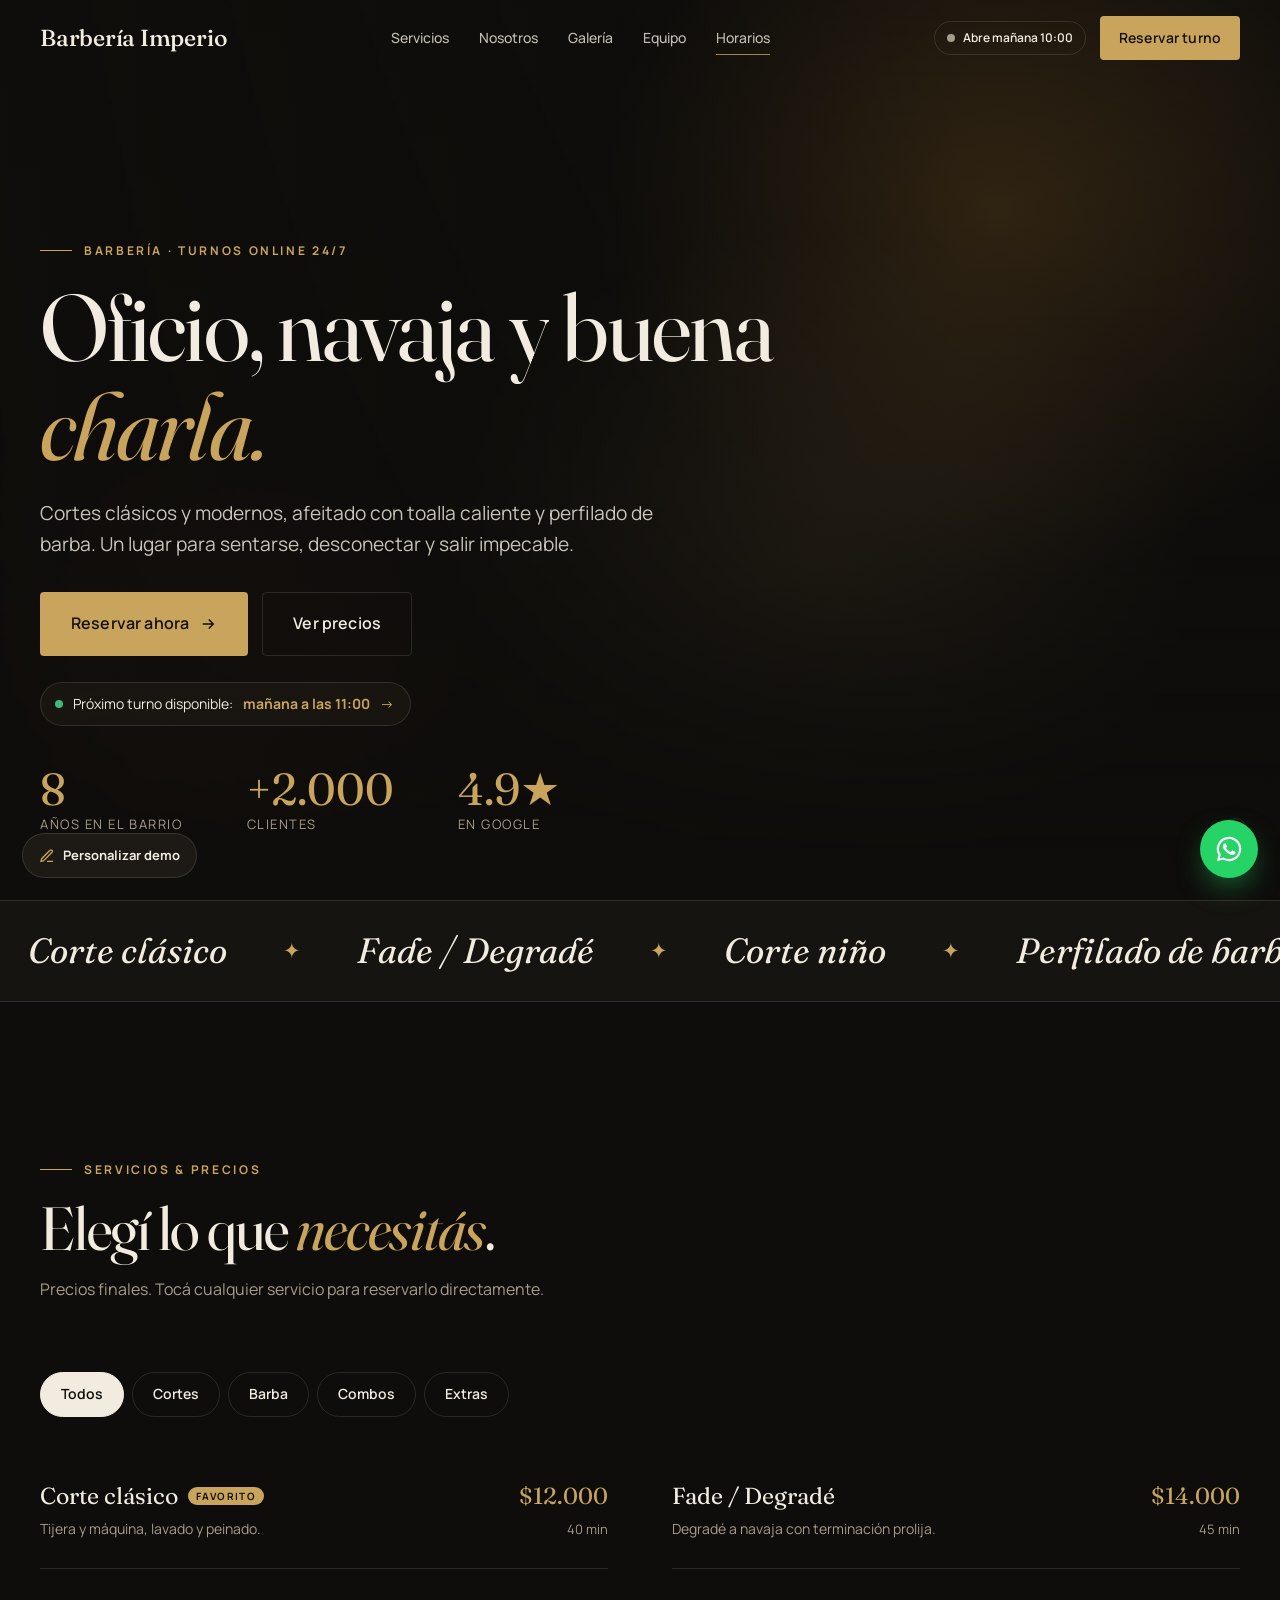
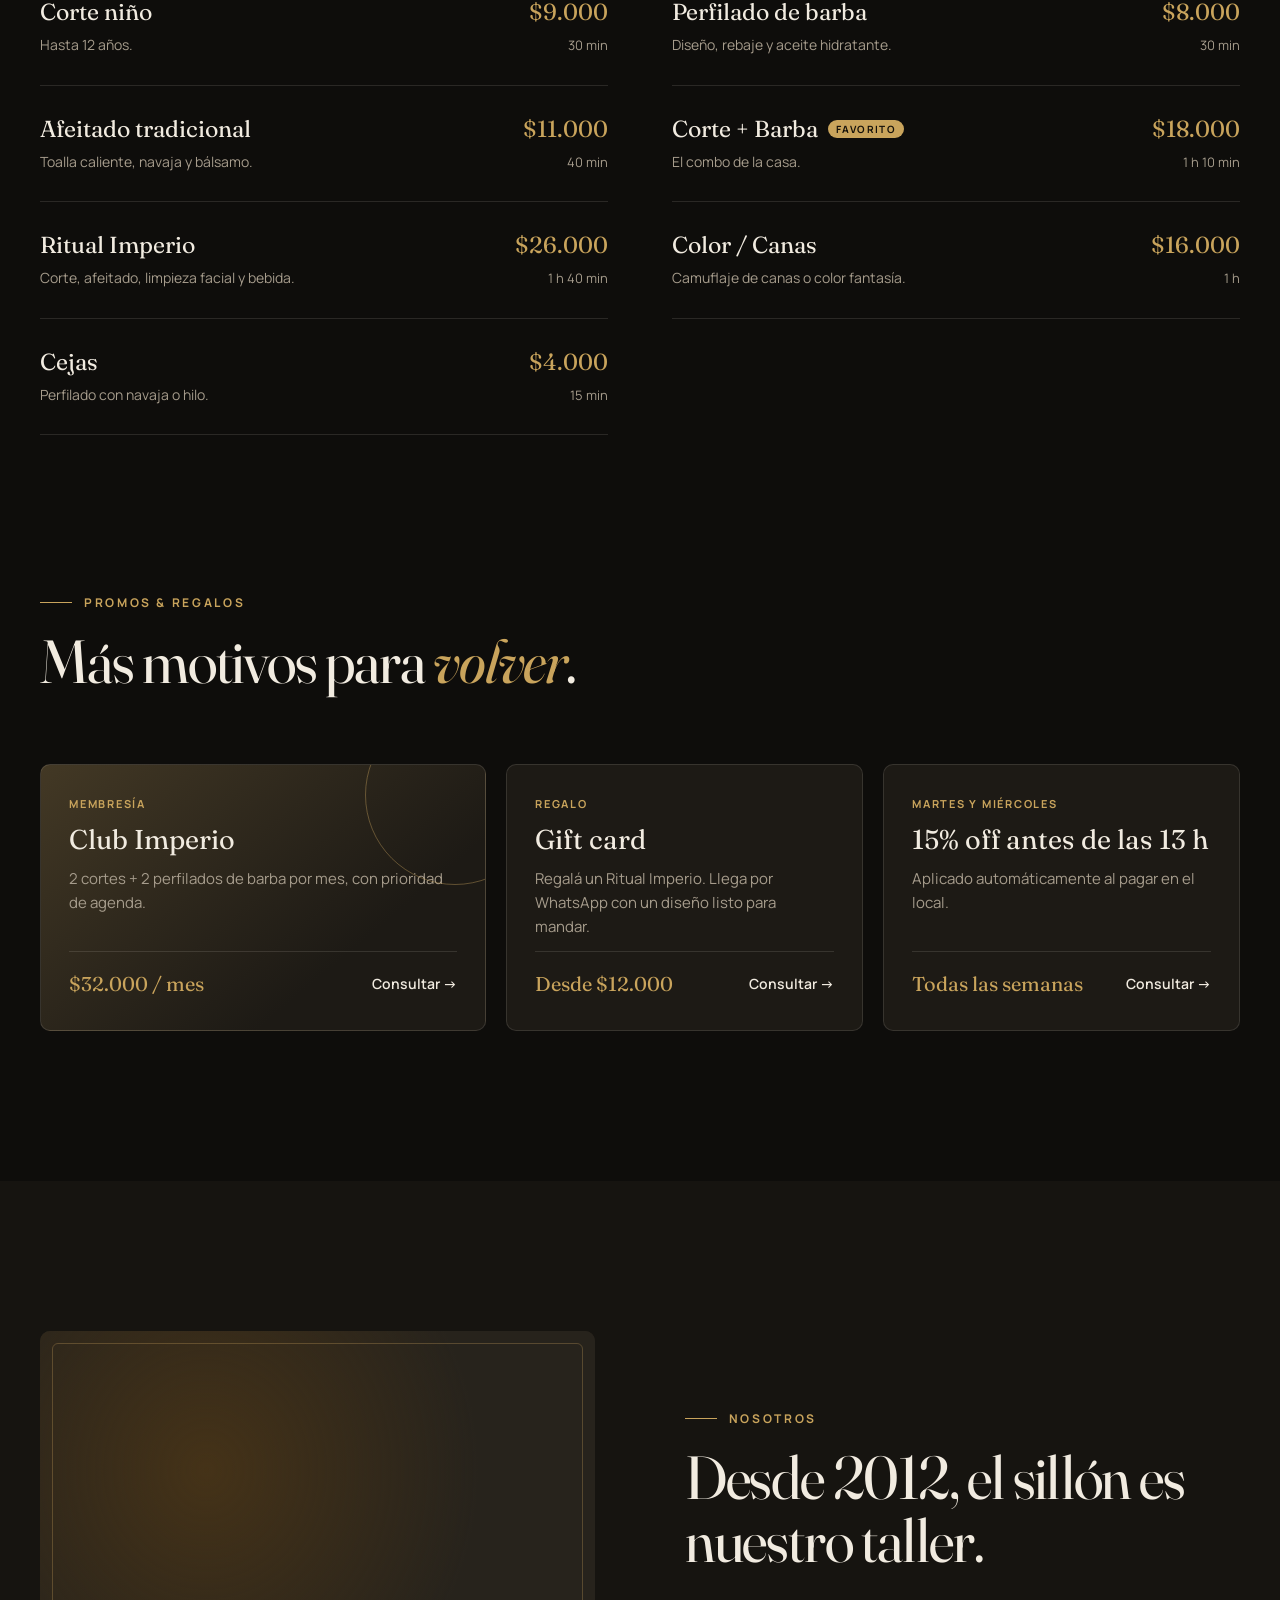
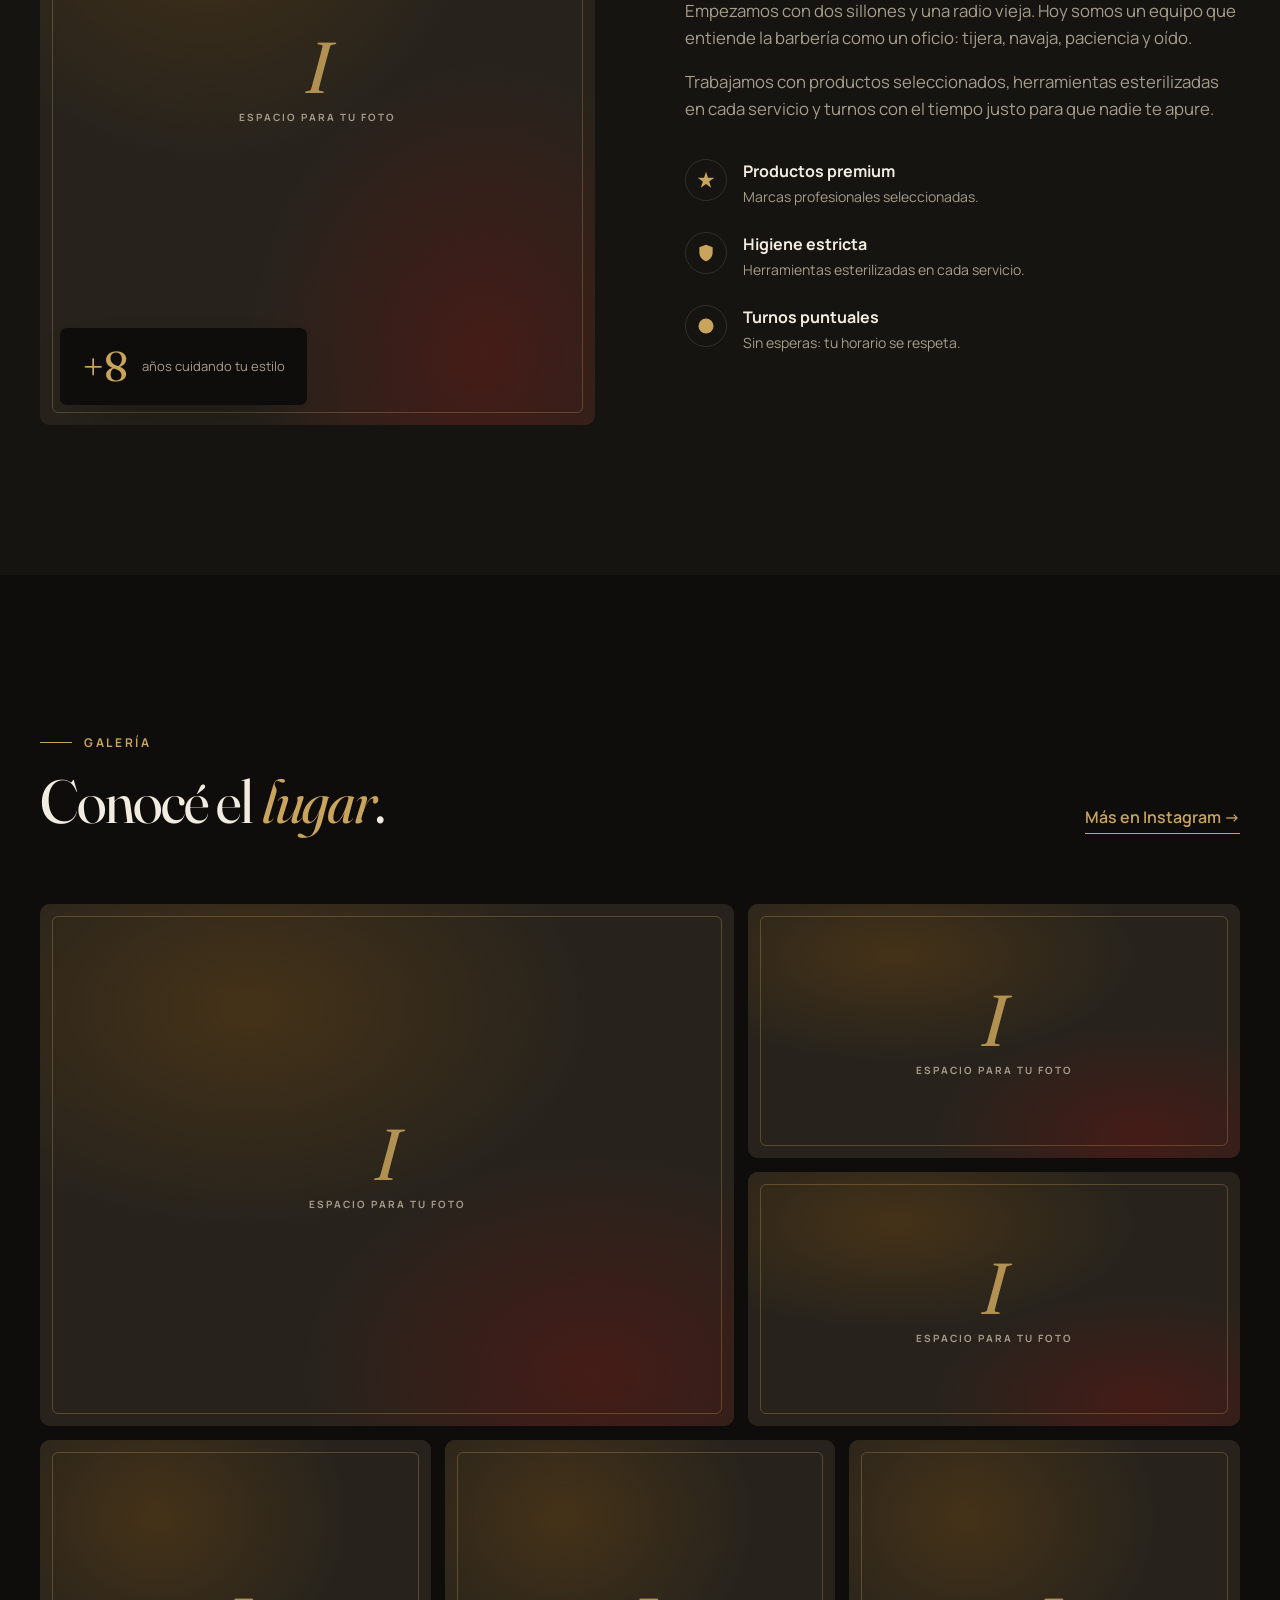
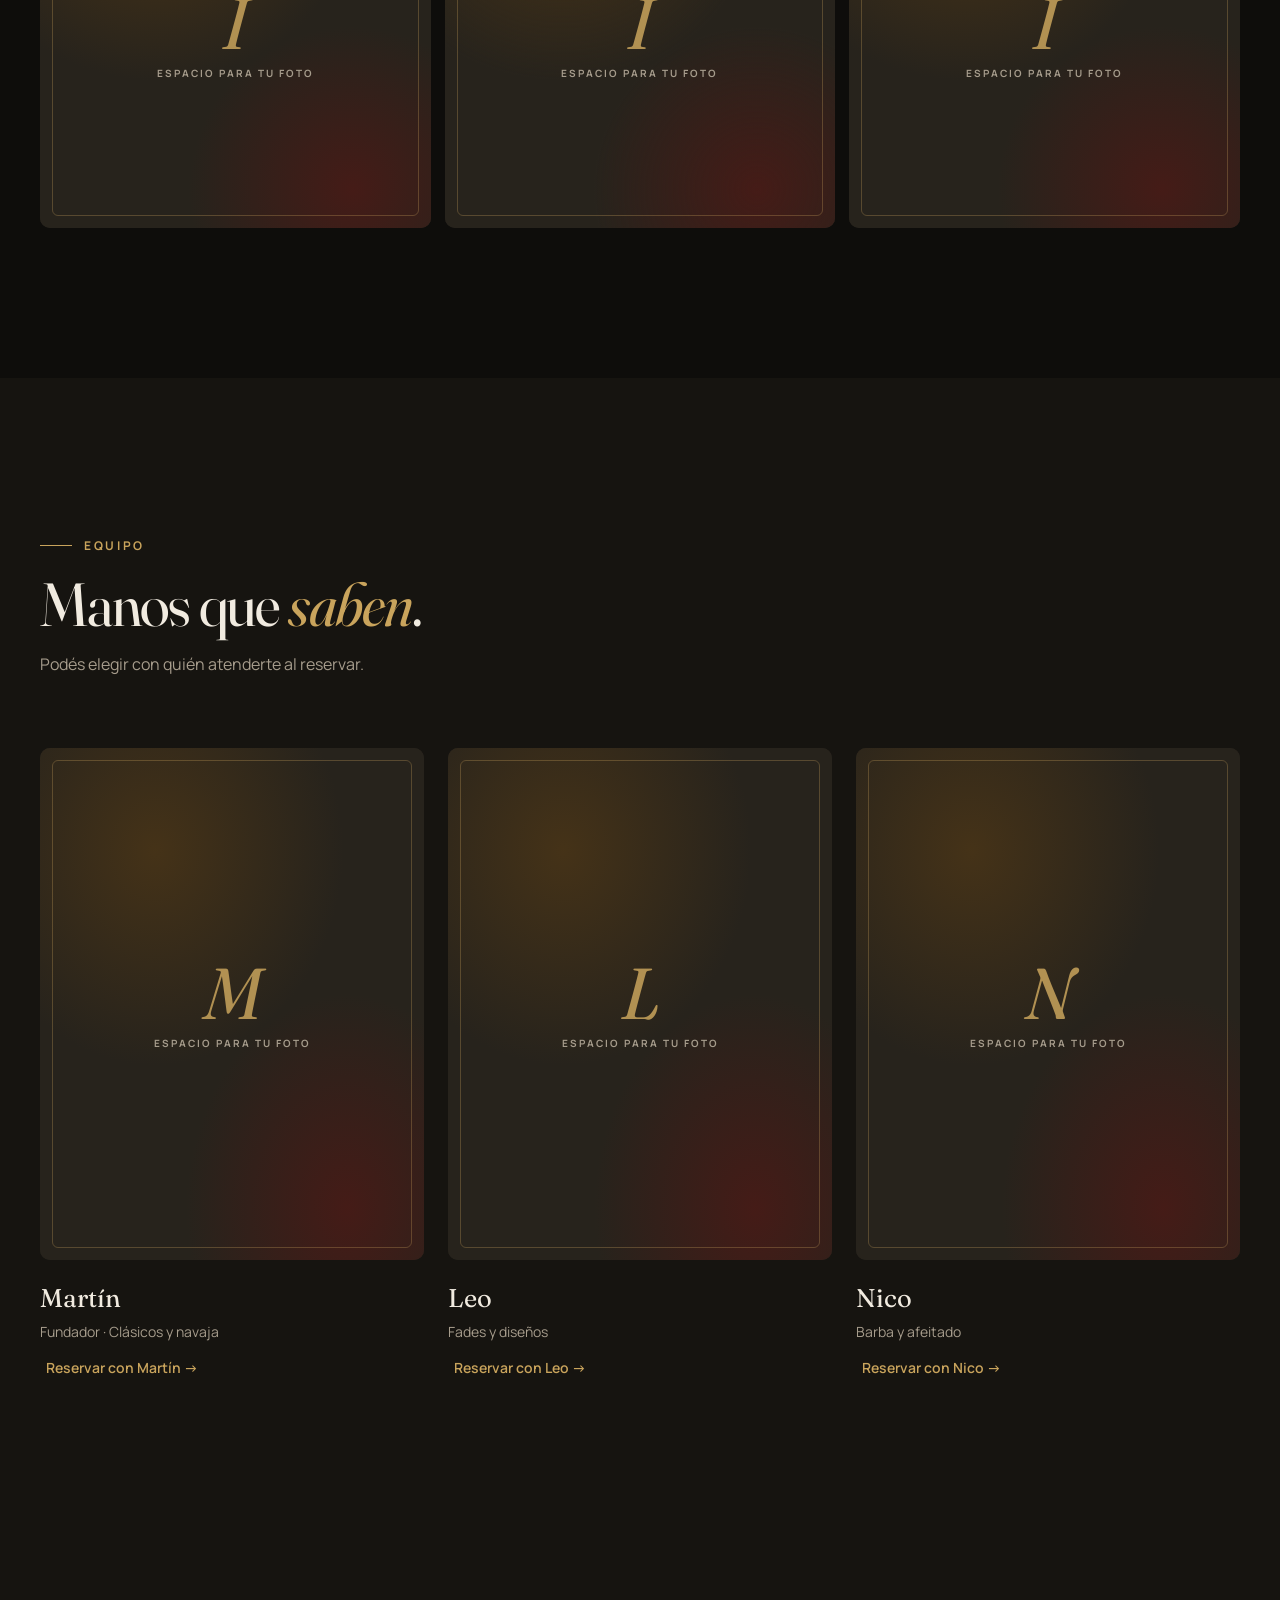
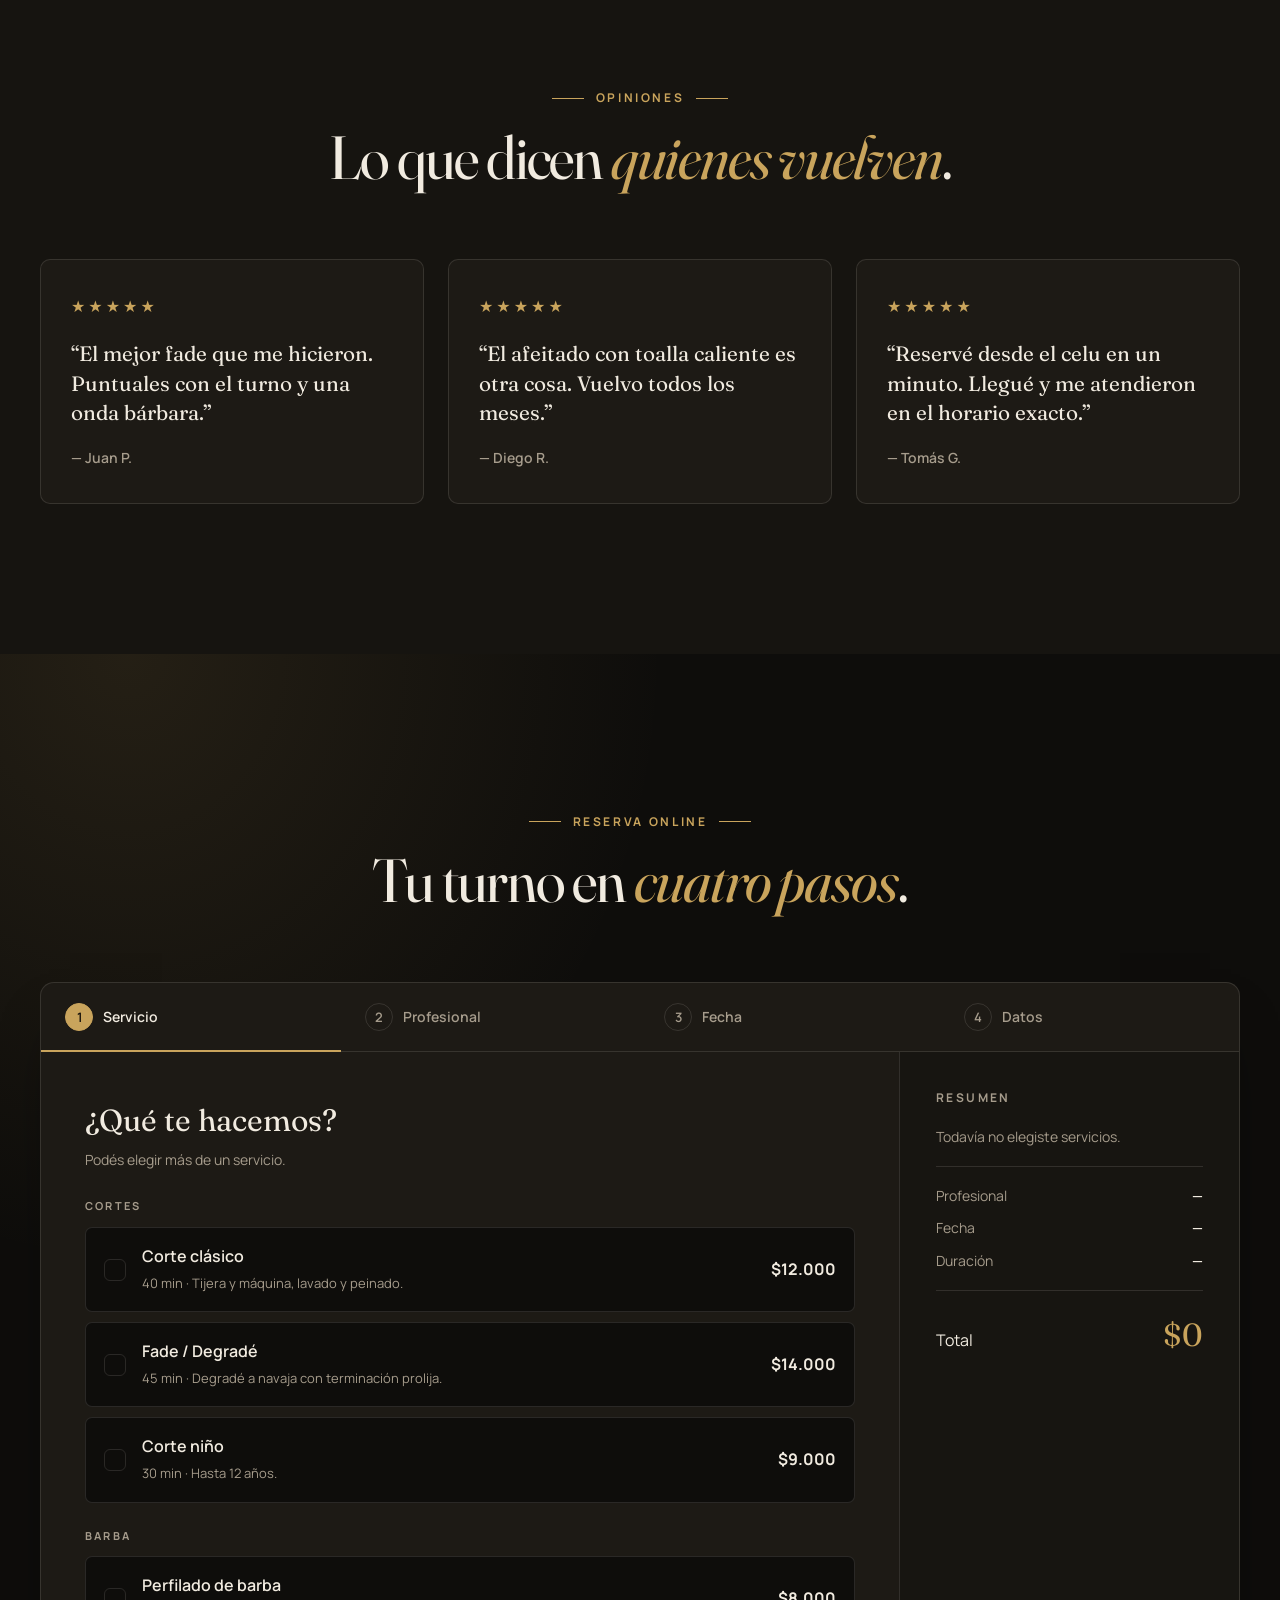
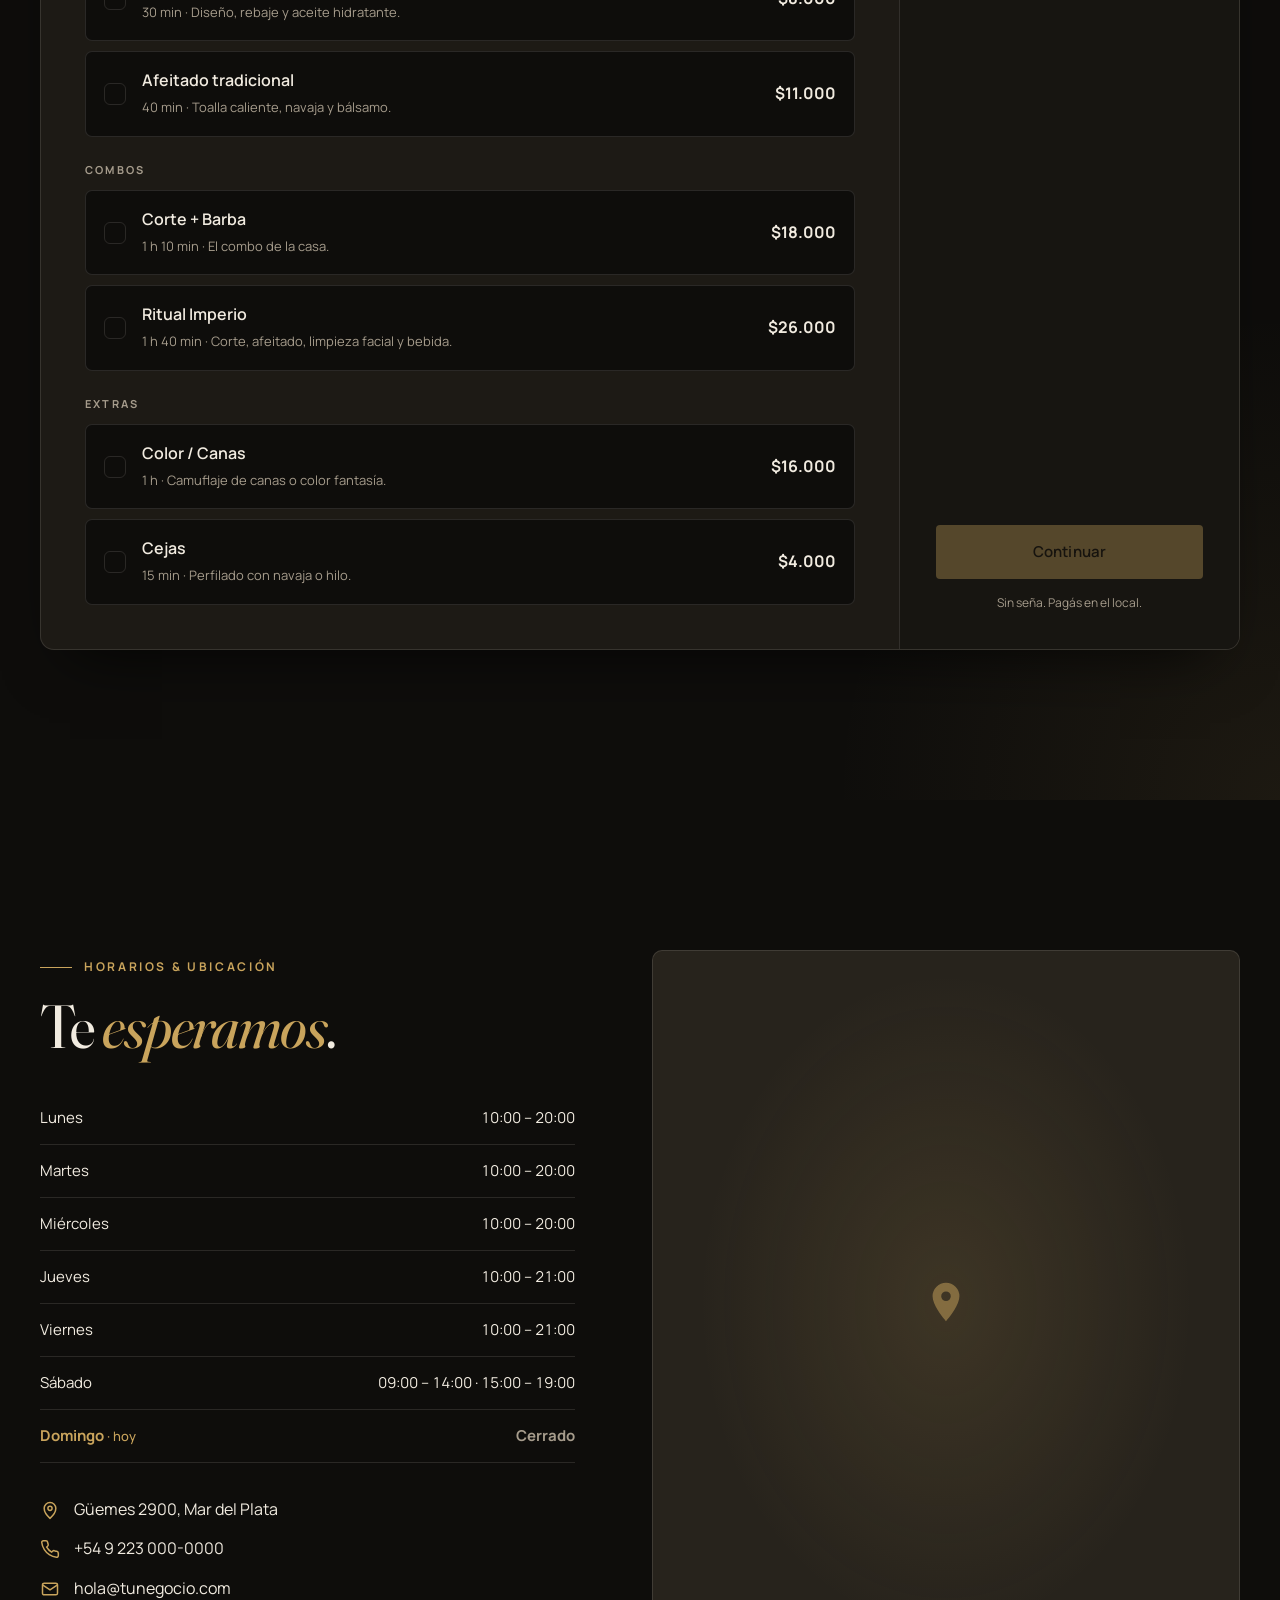
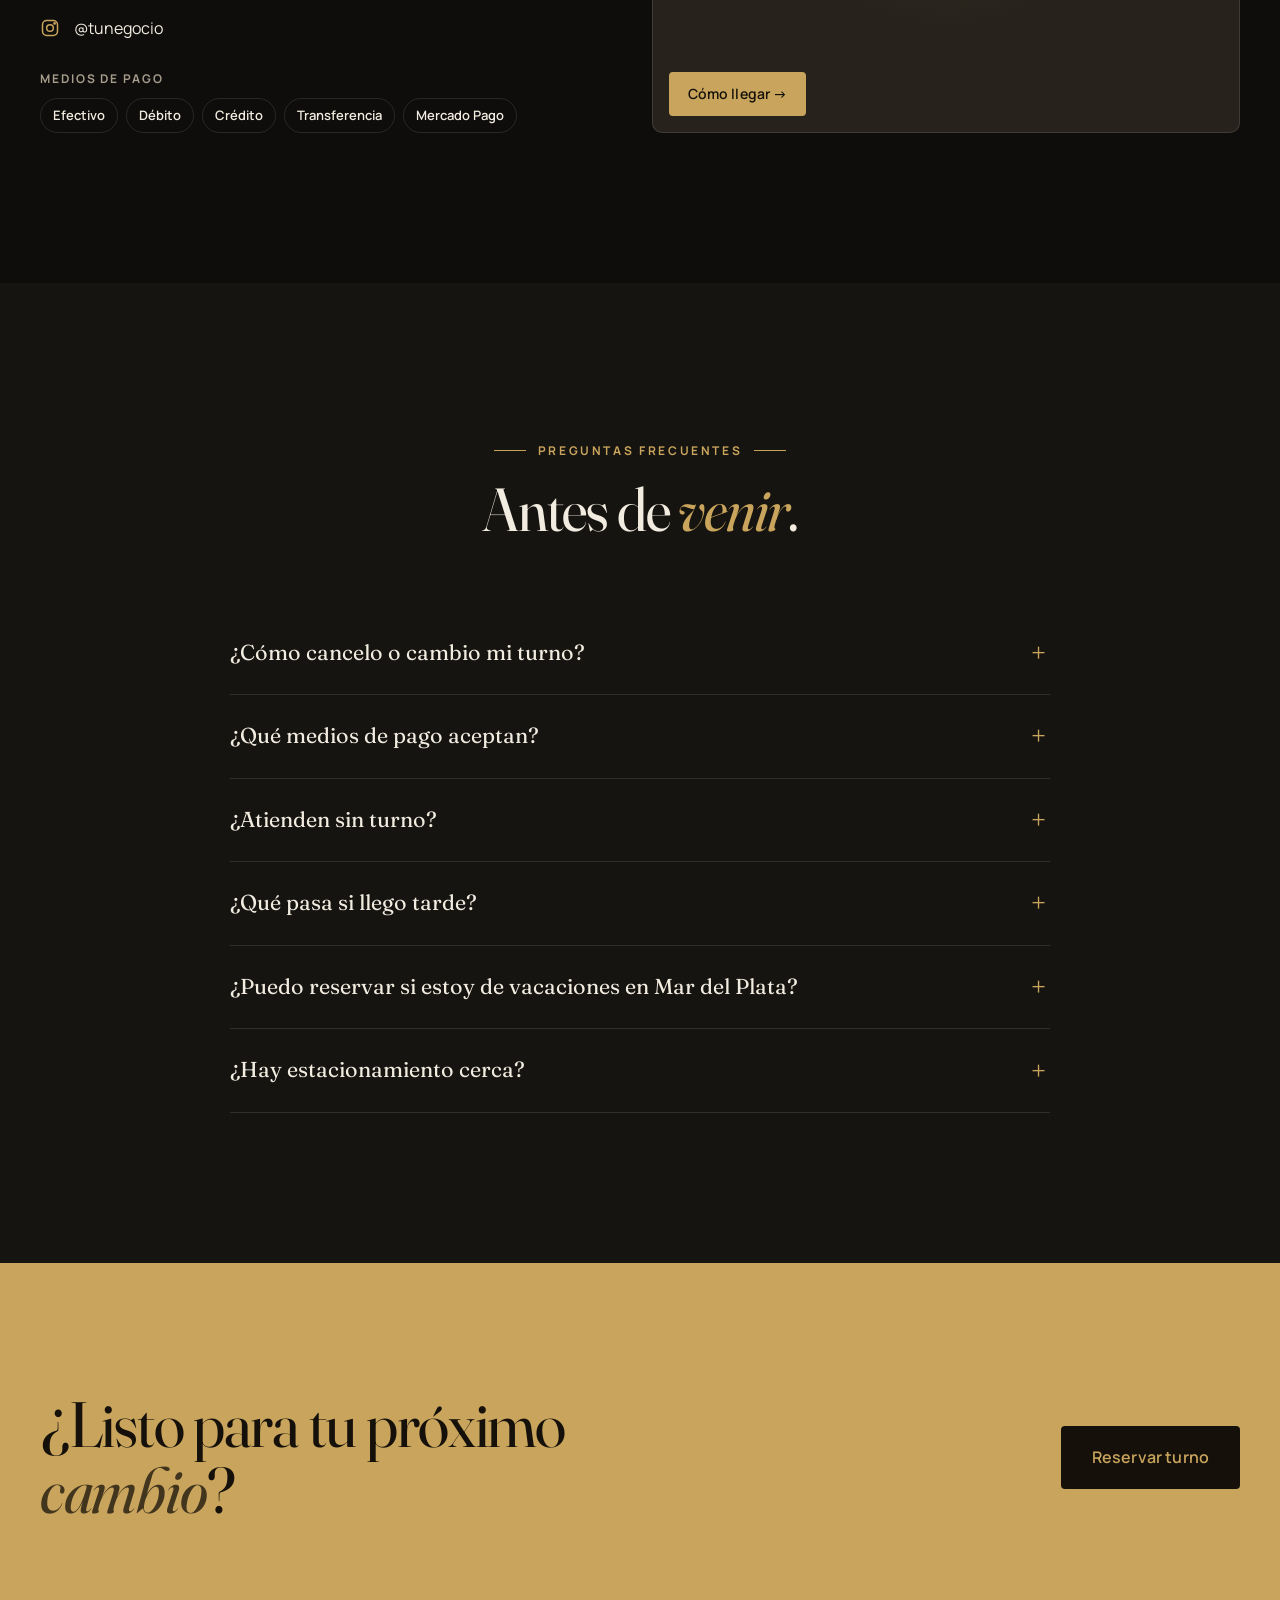
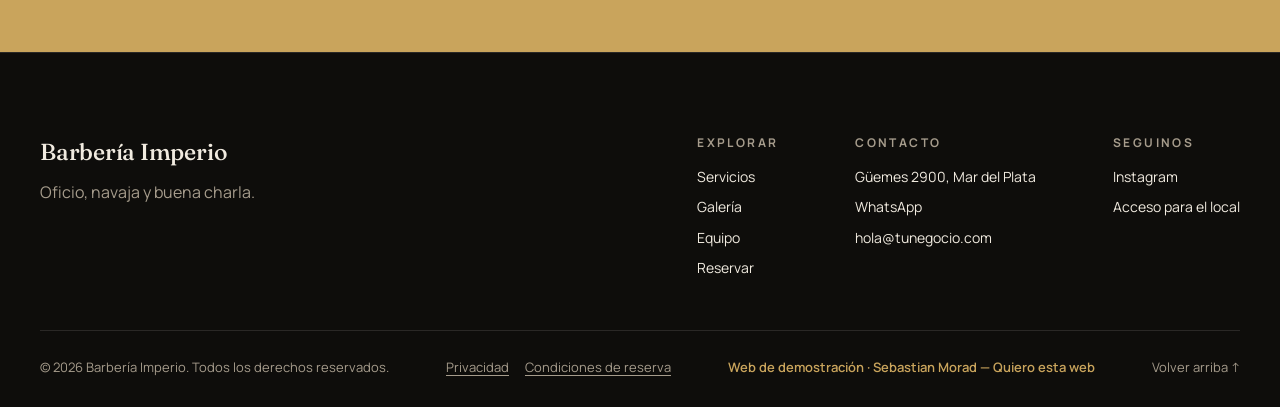
==== barberia/index.html @ ea00f74c "Plan único a US$ 90 por mes Co-Authored-By: Claude Opus 5.5 <noreply@anthropic.com> Claude-Session: " ====
<!doctype html>
<html lang="es">
<head>
  <meta charset="utf-8">
  <meta name="viewport" content="width=device-width, initial-scale=1, viewport-fit=cover">
  <!-- OG:START (generado por tools/rubros.py, no editar a mano) -->
  <title>Así se vería la web de tu barbería</title>
  <meta name="description" content="Demo en vivo: turnos online 24/7, seña, agenda del equipo y recordatorios por WhatsApp. Tocá y probá reservar un corte.">
  <link rel="canonical" href="https://turnos-mdp.netlify.app/barberia/">
  <meta property="og:type" content="website">
  <meta property="og:locale" content="es_AR">
  <meta property="og:site_name" content="Sebastian Morad">
  <meta property="og:title" content="Así se vería la web de tu barbería">
  <meta property="og:description" content="Demo en vivo: turnos online 24/7, seña, agenda del equipo y recordatorios por WhatsApp. Tocá y probá reservar un corte.">
  <meta property="og:url" content="https://turnos-mdp.netlify.app/barberia/">
  <meta property="og:image" content="https://turnos-mdp.netlify.app/assets/og/barberia.jpg?v=4">
  <meta property="og:image:secure_url" content="https://turnos-mdp.netlify.app/assets/og/barberia.jpg?v=4">
  <meta property="og:image:type" content="image/jpeg">
  <meta property="og:image:width" content="1200">
  <meta property="og:image:height" content="630">
  <meta property="og:image:alt" content="Demo de web con turnos online para barberías">
  <meta name="twitter:card" content="summary_large_image">
  <meta name="twitter:title" content="Así se vería la web de tu barbería">
  <meta name="twitter:description" content="Demo en vivo: turnos online 24/7, seña, agenda del equipo y recordatorios por WhatsApp. Tocá y probá reservar un corte.">
  <meta name="twitter:image" content="https://turnos-mdp.netlify.app/assets/og/barberia.jpg?v=4">
  <!-- OG:END -->
  <meta name="theme-color" content="#0f0e0c">
  <link rel="icon" href="data:image/svg+xml,%3Csvg xmlns='http://www.w3.org/2000/svg' viewBox='0 0 64 64'%3E%3Crect width='64' height='64' rx='14' fill='%23c8a35b'/%3E%3Cpath d='M20 44 44 20M20 20l24 24' stroke='%230f0e0c' stroke-width='5' stroke-linecap='round'/%3E%3C/svg%3E">
  <link rel="preconnect" href="https://fonts.googleapis.com">
  <link rel="preconnect" href="https://fonts.gstatic.com" crossorigin>
  <link rel="stylesheet" href="../css/styles.css?v=2026100601">
  <!-- La configuración se carga primero para aplicar el tema antes de pintar -->
  <script>window.__MODO__ = "barberia"; window.__ROOT__ = "../";</script>
  <script src="../js/config.js?v=2026100601"></script>
  <script src="../js/store.js?v=2026100601"></script>
  <script src="../js/theme.js?v=2026100601"></script>
  <script src="../js/main.js?v=2026100601" defer></script>
</head>
<body>
  <a class="skip" href="#reservar">Ir a reservar</a>

  <!-- ============ NAV ============ -->
  <header class="nav" id="nav">
    <div class="nav__inner container">
      <a href="#inicio" class="brand" data-bind="nombre">Tu Negocio</a>
      <nav class="nav__links" aria-label="Principal">
        <a href="#servicios">Servicios</a>
        <a href="#nosotros">Nosotros</a>
        <a href="#galeria">Galería</a>
        <a href="#equipo">Equipo</a>
        <a href="#horarios">Horarios</a>
      </nav>
      <div class="nav__actions">
        <span class="status-pill" id="statusPill" hidden><i></i><span></span></span>
        <a href="#reservar" class="btn btn--primary btn--sm">Reservar turno</a>
        <button class="nav__burger" id="burger" aria-label="Abrir menú" aria-expanded="false"><span></span><span></span></button>
      </div>
    </div>
    <div class="nav__mobile" id="mobileMenu">
      <a href="#servicios">Servicios</a>
      <a href="#nosotros">Nosotros</a>
      <a href="#galeria">Galería</a>
      <a href="#equipo">Equipo</a>
      <a href="#horarios">Horarios</a>
      <a href="#reservar" class="btn btn--primary">Reservar turno</a>
    </div>
  </header>

  <main>
    <!-- ============ HERO ============ -->
    <section class="hero" id="inicio">
      <div class="hero__media"><img id="heroImg" alt="" fetchpriority="high"></div>
      <div class="hero__veil"></div>
      <div class="container hero__content">
        <p class="eyebrow hero__eyebrow"><span class="line"></span><span data-bind="kicker">Turnos online · 24/7</span></p>
        <h1 class="hero__title" id="heroTitle">Reservá tu turno</h1>
        <p class="hero__lead" data-bind="descripcion"></p>
        <div class="hero__cta">
          <a href="#reservar" class="btn btn--primary btn--lg">Reservar ahora <svg viewBox="0 0 24 24" aria-hidden="true"><path d="M5 12h14M13 6l6 6-6 6"/></svg></a>
          <a href="#servicios" class="btn btn--ghost btn--lg">Ver precios</a>
        </div>
        <a href="#reservar" class="next-slot" id="nextSlot" hidden><i></i><span class="next-slot__l">Próximo turno disponible:</span><span class="next-slot__s">Próximo turno:</span> <strong></strong><span aria-hidden="true">→</span></a>
        <ul class="hero__stats" id="heroStats"></ul>
      </div>
      <a href="#marquee" class="hero__scroll" aria-label="Seguir bajando"><span></span></a>
    </section>

    <div class="marquee" id="marquee" aria-hidden="true"><div class="marquee__track" id="marqueeTrack"></div></div>

    <!-- ============ SERVICIOS ============ -->
    <section class="section" id="servicios">
      <div class="container">
        <header class="section__head reveal">
          <p class="eyebrow"><span class="line"></span>Servicios &amp; precios</p>
          <h2 class="section__title">Elegí lo que <em>necesitás</em>.</h2>
          <p class="section__sub">Precios finales. Tocá cualquier servicio para reservarlo directamente.</p>
        </header>
        <div class="tabs reveal" id="serviceTabs" role="tablist"></div>
        <div class="price-list" id="priceList"></div>
      </div>
    </section>

    <!-- ============ PROMOS ============ -->
    <section class="section section--tight" id="promos">
      <div class="container">
        <header class="section__head section__head--row reveal">
          <div>
            <p class="eyebrow"><span class="line"></span>Promos &amp; regalos</p>
            <h2 class="section__title">Más motivos para <em>volver</em>.</h2>
          </div>
        </header>
        <div class="promos" id="promoGrid"></div>
      </div>
    </section>

    <!-- ============ NOSOTROS ============ -->
    <section class="section section--alt" id="nosotros">
      <div class="container about">
        <figure class="about__media reveal"><img id="aboutImg" alt="" loading="lazy"><figcaption class="about__badge"><strong data-bind="anio">+10</strong><span>años cuidando tu estilo</span></figcaption></figure>
        <div class="about__text">
          <p class="eyebrow reveal"><span class="line"></span>Nosotros</p>
          <h2 class="section__title reveal" data-bind="nosotrosTitulo"></h2>
          <div id="aboutParas" class="reveal"></div>
          <ul class="features reveal">
            <li><svg viewBox="0 0 24 24"><path d="M12 2l2.4 7.4H22l-6.2 4.5 2.4 7.4L12 16.8 5.8 21.3l2.4-7.4L2 9.4h7.6z"/></svg><div><strong>Productos premium</strong><span>Marcas profesionales seleccionadas.</span></div></li>
            <li><svg viewBox="0 0 24 24"><path d="M12 2 4 5v6c0 5 3.4 9.6 8 11 4.6-1.4 8-6 8-11V5z"/></svg><div><strong>Higiene estricta</strong><span>Herramientas esterilizadas en cada servicio.</span></div></li>
            <li><svg viewBox="0 0 24 24"><circle cx="12" cy="12" r="9"/><path d="M12 7v5l3 2" fill="none" stroke="currentColor" stroke-width="2"/></svg><div><strong>Turnos puntuales</strong><span>Sin esperas: tu horario se respeta.</span></div></li>
          </ul>
        </div>
      </div>
    </section>

    <!-- ============ GALERÍA ============ -->
    <section class="section" id="galeria">
      <div class="container">
        <header class="section__head section__head--row reveal">
          <div>
            <p class="eyebrow"><span class="line"></span>Galería</p>
            <h2 class="section__title">Conocé el <em>lugar</em>.</h2>
          </div>
          <a class="link-arrow" id="igLink" target="_blank" rel="noopener">Más en Instagram →</a>
        </header>
        <div class="gallery" id="gallery"></div>
      </div>
    </section>

    <!-- ============ EQUIPO ============ -->
    <section class="section section--alt" id="equipo">
      <div class="container">
        <header class="section__head reveal">
          <p class="eyebrow"><span class="line"></span>Equipo</p>
          <h2 class="section__title">Manos que <em>saben</em>.</h2>
          <p class="section__sub">Podés elegir con quién atenderte al reservar.</p>
        </header>
        <div class="team" id="team"></div>
      </div>
    </section>

    <!-- ============ TESTIMONIOS ============ -->
    <section class="section section--alt" id="opiniones">
      <div class="container">
        <header class="section__head section__head--center reveal">
          <p class="eyebrow"><span class="line"></span>Opiniones<span class="line"></span></p>
          <h2 class="section__title">Lo que dicen <em>quienes vuelven</em>.</h2>
        </header>
        <div class="quotes" id="quotes"></div>
      </div>
    </section>

    <!-- ============ RESERVA ============ -->
    <section class="section booking-section" id="reservar">
      <div class="container">
        <header class="section__head section__head--center reveal">
          <p class="eyebrow"><span class="line"></span>Reserva online<span class="line"></span></p>
          <h2 class="section__title">Tu turno en <em>cuatro pasos</em>.</h2>
        </header>

        <div class="booking reveal" id="booking">
          <ol class="steps" id="steps">
            <li class="is-active"><span>1</span><b>Servicio</b></li>
            <li><span>2</span><b>Profesional</b></li>
            <li><span>3</span><b>Fecha</b></li>
            <li><span>4</span><b>Datos</b></li>
          </ol>

          <div class="booking__body">
            <div class="booking__main">
              <!-- Paso 1 -->
              <div class="pane is-active" data-pane="1">
                <h3 class="pane__title">¿Qué te hacemos?</h3>
                <p class="pane__hint">Podés elegir más de un servicio.</p>
                <div class="svc-pick" id="svcPick"></div>
              </div>
              <!-- Paso 2 -->
              <div class="pane" data-pane="2">
                <h3 class="pane__title">¿Con quién?</h3>
                <p class="pane__hint">Mostramos quienes realizan todos los servicios elegidos.</p>
                <div class="pro-pick" id="proPick"></div>
              </div>
              <!-- Paso 3 -->
              <div class="pane" data-pane="3">
                <h3 class="pane__title">Elegí día y horario</h3>
                <div class="datetime">
                  <div class="calendar" id="calendar"></div>
                  <div class="slots">
                    <p class="slots__label" id="slotsLabel">Elegí un día</p>
                    <div class="slots__grid" id="slots"></div>
                  </div>
                </div>
              </div>
              <!-- Paso 4 -->
              <div class="pane" data-pane="4">
                <h3 class="pane__title">Tus datos</h3>
                <form class="form" id="bookingForm" novalidate>
                  <label class="field"><span>Nombre y apellido *</span><input name="nombre" autocomplete="name" required minlength="3" placeholder="Ej: Juan Pérez"></label>
                  <label class="field"><span>WhatsApp / Teléfono *</span><input name="telefono" type="tel" autocomplete="tel" required placeholder="Ej: 11 2345 6789"></label>
                  <label class="field"><span>Email (opcional)</span><input name="email" type="email" autocomplete="email" placeholder="tu@email.com"></label>
                  <label class="field field--full"><span>¿Algo que debamos saber? (opcional)</span><textarea name="nota" rows="3" placeholder="Referencias, alergias, foto de inspiración por WhatsApp…"></textarea></label>
                  <label class="check field--full"><input type="checkbox" name="recordatorio" checked><span>Quiero recibir recordatorio por WhatsApp</span></label>
                  <p class="terms field--full">Al confirmar aceptás las <a href="#" data-legal="condiciones">condiciones de reserva</a> y la <a href="#" data-legal="privacidad">política de privacidad</a>.</p>
                </form>
              </div>
              <!-- Éxito -->
              <div class="pane pane--success" data-pane="5">
                <div class="success">
                  <div class="success__icon"><svg viewBox="0 0 52 52"><circle cx="26" cy="26" r="24"/><path d="M15 27l7 7 15-16"/></svg></div>
                  <h3 class="pane__title">¡Turno reservado!</h3>
                  <p class="pane__hint" id="successText"></p>
                  <div class="success__code">Código: <strong id="successCode"></strong></div>
                  <div class="sena-box" id="successSena" hidden>
                    <p class="sena-box__title">Para confirmar, aboná la seña de <strong id="senaMonto"></strong></p>
                    <div class="sena-box__alias"><span>Alias</span><strong id="senaAlias"></strong><button type="button" id="senaCopy">Copiar</button></div>
                    <p class="sena-box__note">Titular: <span id="senaTitular"></span>. Mandá el comprobante por WhatsApp. El resto se abona en el local.</p>
                    <a class="btn btn--primary" id="senaPagar" target="_blank" rel="noopener" hidden>Pagar con Mercado Pago</a>
                  </div>
                  <div class="success__actions">
                    <a class="btn btn--primary" id="waConfirm" target="_blank" rel="noopener">Confirmar por WhatsApp</a>
                    <a class="btn btn--ghost" id="gcalLink" target="_blank" rel="noopener">Agregar a Google Calendar</a>
                    <button class="btn btn--ghost" id="icsBtn" type="button">Descargar .ics</button>
                  </div>
                  <button class="link-arrow" id="newBooking" type="button">Reservar otro turno</button>
                </div>
              </div>
            </div>

            <aside class="summary" id="summary">
              <h4>Resumen</h4>
              <ul class="summary__list" id="summaryList"><li class="muted">Todavía no elegiste servicios.</li></ul>
              <dl class="summary__meta">
                <div><dt>Profesional</dt><dd id="sumPro">—</dd></div>
                <div><dt>Fecha</dt><dd id="sumDate">—</dd></div>
                <div><dt>Duración</dt><dd id="sumDur">—</dd></div>
              </dl>
              <div class="summary__total"><span>Total</span><strong id="sumTotal">$0</strong></div>
              <div class="summary__sena" id="sumSena" hidden><span>Seña para reservar</span><strong></strong></div>
              <div class="summary__nav">
                <button class="btn btn--ghost" id="prevBtn" type="button" hidden>Atrás</button>
                <button class="btn btn--primary" id="nextBtn" type="button" disabled>Continuar</button>
              </div>
              <p class="summary__note" id="sumNote">Pagás el resto en el local.</p>
            </aside>
          </div>
        </div>

        <details class="my-bookings reveal" id="myBookings" hidden>
          <summary>Mis turnos en este dispositivo</summary>
          <ul id="myBookingsList"></ul>
        </details>
      </div>
    </section>

    <!-- ============ HORARIOS + UBICACIÓN ============ -->
    <section class="section" id="horarios">
      <div class="container visit">
        <div class="visit__info reveal">
          <p class="eyebrow"><span class="line"></span>Horarios &amp; ubicación</p>
          <h2 class="section__title">Te <em>esperamos</em>.</h2>
          <table class="hours" id="hoursTable"></table>
          <ul class="contact" id="contactList"></ul>
          <div class="pay"><span>Medios de pago</span><ul class="pay-list"></ul></div>
        </div>
        <div class="visit__map reveal"><iframe id="mapFrame" title="Mapa de ubicación" loading="lazy" referrerpolicy="no-referrer-when-downgrade"></iframe><a class="btn btn--primary btn--sm map-go" id="mapGo" target="_blank" rel="noopener">Cómo llegar →</a></div>
      </div>
    </section>

    <!-- ============ FAQ ============ -->
    <section class="section section--alt" id="faq">
      <div class="container container--narrow">
        <header class="section__head section__head--center reveal">
          <p class="eyebrow"><span class="line"></span>Preguntas frecuentes<span class="line"></span></p>
          <h2 class="section__title">Antes de <em>venir</em>.</h2>
        </header>
        <div class="faq reveal" id="faqList"></div>
      </div>
    </section>

    <!-- ============ CTA FINAL ============ -->
    <section class="cta-band">
      <div class="container cta-band__inner reveal">
        <h2>¿Listo para tu próximo <em>cambio</em>?</h2>
        <a href="#reservar" class="btn btn--primary btn--lg">Reservar turno</a>
      </div>
    </section>
  </main>

  <footer class="footer">
    <div class="container footer__inner">
      <div>
        <a href="#inicio" class="brand" data-bind="nombre"></a>
        <p class="footer__tag" data-bind="eslogan"></p>
      </div>
      <div class="footer__cols" id="footerCols"></div>
    </div>
    <div class="container footer__bottom"><span>© <span id="year"></span> <span data-bind="nombre"></span>. Todos los derechos reservados.</span><span class="footer__legal"><a href="#" data-legal="privacidad">Privacidad</a><a href="#" data-legal="condiciones">Condiciones de reserva</a></span><a class="seller" id="sellerCredit" target="_blank" rel="noopener" hidden></a><a href="#inicio">Volver arriba ↑</a></div>
  </footer>

  <!-- Barra fija móvil -->
  <div class="mobile-cta"><a href="#reservar" class="btn btn--primary">Reservar turno</a></div>
  <!-- WhatsApp flotante -->
  <a class="wa-float" id="waFloat" target="_blank" rel="noopener" aria-label="Escribinos por WhatsApp"><svg viewBox="0 0 32 32"><path d="M16 3a13 13 0 0 0-11.2 19.6L3 29l6.6-1.7A13 13 0 1 0 16 3zm0 23.7a10.7 10.7 0 0 1-5.5-1.5l-.4-.2-3.9 1 1-3.8-.2-.4A10.7 10.7 0 1 1 16 26.7zm5.9-8c-.3-.2-1.9-1-2.2-1s-.5-.2-.7.2-.8 1-1 1.2-.4.2-.7 0a8.8 8.8 0 0 1-4.4-3.8c-.3-.6.3-.5.9-1.7a.6.6 0 0 0 0-.6l-1-2.4c-.3-.6-.5-.5-.7-.5h-.6a1.2 1.2 0 0 0-.9.4 3.7 3.7 0 0 0-1.1 2.7 6.4 6.4 0 0 0 1.3 3.4 14.7 14.7 0 0 0 5.7 5c2.1.9 2.9 1 4 .8a3.4 3.4 0 0 0 2.2-1.6 2.8 2.8 0 0 0 .2-1.6c-.1-.1-.3-.2-.6-.4z"/></svg></a>

  <!-- Selector de demo -->
  <div class="demo" id="demoPanel" hidden>
    <button class="demo__toggle" id="demoToggle" type="button" aria-expanded="false" aria-controls="demoForm">
      <svg viewBox="0 0 24 24" aria-hidden="true"><path d="M12 20h9M16.5 3.5a2.1 2.1 0 0 1 3 3L7 19l-4 1 1-4z"/></svg>
      <span>Personalizar demo</span>
    </button>
    <form class="demo__form" id="demoForm" autocomplete="off">
      <div class="demo__head"><strong>Maqueta para un local</strong><button type="button" class="demo__x" id="demoClose" aria-label="Cerrar">×</button></div>
      <div class="demo__modes" role="group" aria-label="Estilo">
        <button type="button" data-mode="barberia">Barbería</button>
        <button type="button" data-mode="salon">Salón</button>
        <button type="button" data-mode="spa">Spa / Estética</button>
        <button type="button" data-mode="unas">Nail bar</button>
      </div>
      <label class="demo__field"><span>Nombre del local</span><input name="nombre" maxlength="60" placeholder="Ej: Barbería Don Carlos"></label>
      <label class="demo__field"><span>Frase principal</span><input name="eslogan" maxlength="80" placeholder="Ej: Cortes con estilo propio."></label>
      <div class="demo__row">
        <label class="demo__field demo__field--color"><span>Color</span><input name="color" type="color"></label>
        <label class="demo__field"><span>WhatsApp del local</span><input name="wa" inputmode="numeric" placeholder="5491122334455"></label>
      </div>
      <label class="demo__field"><span>Dirección</span><input name="dir" maxlength="120" placeholder="Calle 123, Ciudad"></label>
      <label class="demo__field"><span>Instagram</span><input name="ig" placeholder="@usuario"></label>
      <div class="demo__row demo__row--2">
        <label class="demo__field"><span>Ajustar precios %</span><input name="ajuste" type="number" step="5" min="-80" max="400" placeholder="Ej: 20 o -10"></label>
        <label class="demo__check"><input type="checkbox" name="sena"><span>Pedir seña</span></label>
      </div>
      <div class="demo__actions">
        <button type="submit" class="btn btn--primary btn--sm">Aplicar</button>
        <button type="button" class="btn btn--ghost btn--sm" id="demoReset">Restablecer</button>
      </div>
      <button type="button" class="btn btn--ghost btn--sm demo__copy" id="demoCopy">Copiar link para el cliente</button>
      <p class="demo__note">El link que copiás abre la web ya personalizada y sin este panel.</p>
      <div class="demo__links"><a id="demoAdmin">Ver panel del dueño →</a><a id="demoVender" target="_blank" rel="noopener">Mi página de ventas →</a></div>
    </form>
  </div>

  <!-- Lightbox -->
  <div class="lightbox" id="lightbox" hidden>
    <button class="lightbox__close" aria-label="Cerrar">×</button>
    <button class="lightbox__nav lightbox__nav--prev" aria-label="Anterior">‹</button>
    <img alt="">
    <button class="lightbox__nav lightbox__nav--next" aria-label="Siguiente">›</button>
  </div>

  <dialog class="legal" id="legal" aria-labelledby="legalTitle">
    <div class="legal__card">
      <header><h2 id="legalTitle"></h2><button type="button" data-close-legal aria-label="Cerrar">×</button></header>
      <div class="legal__body" id="legalBody"></div>
      <button type="button" class="btn btn--primary btn--sm" data-close-legal>Entendido</button>
    </div>
  </dialog>

  <div class="toast" id="toast" role="status" aria-live="polite"></div>

  <noscript><p style="padding:2rem;text-align:center">Activá JavaScript para reservar online, o escribinos por WhatsApp.</p></noscript>
</body>
</html>
---- css/styles.css ----
/* =====================================================================
   ESTILOS — 4 temas: barberia, salon, spa, unas ([data-theme] en <html>)
   Cada tema define su paleta, tipografía y forma. Los colores están
   verificados para cumplir contraste de lectura (WCAG AA).
   ===================================================================== */

/* Barbería — carbón cálido + latón: tradición, oficio, masculino premium */
:root,
[data-theme="barberia"] {
  --bg: #0e0d0b;
  --bg-alt: #161410;
  --surface: #1d1a15;
  --surface-2: #27231c;
  --text: #f1ebe0;
  --muted: #a69c8c;
  --line: rgba(241, 235, 224, .12);
  --accent: #c9a45c;
  --accent-2: #e4c991;
  --on-accent: #15110a;
  --mesh-1: #4a3517;
  --mesh-2: #4a1a16;
  --veil: linear-gradient(180deg, rgba(14,13,11,.35) 0%, rgba(14,13,11,.55) 55%, #0e0d0b 100%);
  --hero-tint: rgba(14,13,11,.25);
  --shadow: 0 30px 60px -30px rgba(0,0,0,.8);
  --radius: 4px;
  --radius-lg: 10px;
  --font-display: "Fraunces", Georgia, serif;
  --font-body: "Manrope", system-ui, -apple-system, "Segoe UI", sans-serif;
  --display-weight: 400;
  --ds: 1;
  color-scheme: dark;
}

/* Salón — marfil + baya/rosa empolvado + champagne: femenino, editorial */
[data-theme="salon"] {
  --bg: #faf6f1;
  --bg-alt: #f3e9e1;
  --surface: #ffffff;
  --surface-2: #f7eee8;
  --text: #2a1b20;
  --muted: #6f5c62;
  --line: rgba(42, 27, 32, .12);
  --accent: #9b4560;
  --accent-2: #c98a9b;
  --on-accent: #ffffff;
  --mesh-1: #f0cfd7;
  --mesh-2: #f3e1cb;
  --veil: linear-gradient(180deg, rgba(250,246,241,.1) 0%, rgba(250,246,241,.55) 55%, #faf6f1 100%);
  --hero-tint: rgba(42,27,32,.15);
  --shadow: 0 30px 60px -30px rgba(90,40,55,.35);
  --radius: 999px;
  --radius-lg: 22px;
  --font-display: "Playfair Display", Georgia, serif;
  --display-weight: 400;
  --ds: .94;
  color-scheme: light;
}

/* Spa — salvia + arena: calma, naturaleza, bienestar */
[data-theme="spa"] {
  --bg: #f1f2ec;
  --bg-alt: #e6eadf;
  --surface: #fbfcf8;
  --surface-2: #e2e7da;
  --text: #1d2822;
  --muted: #56645b;
  --line: rgba(29, 40, 34, .12);
  --accent: #4a6752;
  --accent-2: #7f9b85;
  --on-accent: #ffffff;
  --mesh-1: #cddbca;
  --mesh-2: #ebe2d1;
  --veil: linear-gradient(180deg, rgba(241,242,236,.15) 0%, rgba(241,242,236,.6) 55%, #f1f2ec 100%);
  --hero-tint: rgba(29,40,34,.12);
  --shadow: 0 30px 60px -30px rgba(31,60,40,.3);
  --radius: 14px;
  --radius-lg: 28px;
  --font-display: "Cormorant Garamond", Georgia, serif;
  --display-weight: 500;
  --ds: 1.12;
  color-scheme: light;
}

/* Nail bar — negro + nude rosado: moderno, chic, de tendencia */
[data-theme="unas"] {
  --bg: #131012;
  --bg-alt: #1b171a;
  --surface: #221c20;
  --surface-2: #2d252a;
  --text: #f7ede9;
  --muted: #b5a3a5;
  --line: rgba(247, 237, 233, .12);
  --accent: #eaa8b6;
  --accent-2: #f7cdd6;
  --on-accent: #24121a;
  --mesh-1: #4a2333;
  --mesh-2: #2e1f2c;
  --veil: linear-gradient(180deg, rgba(19,16,18,.3) 0%, rgba(19,16,18,.55) 55%, #131012 100%);
  --hero-tint: rgba(19,16,18,.3);
  --shadow: 0 30px 60px -30px rgba(0,0,0,.8);
  --radius: 999px;
  --radius-lg: 18px;
  --font-display: "Instrument Serif", Georgia, serif;
  --display-weight: 400;
  --ds: 1.1;
  color-scheme: dark;
}
[data-theme="unas"] .hero__veil { background: var(--veil), linear-gradient(90deg, rgba(19,16,18,.85), transparent 75%); }
[data-theme="unas"] .visit__map iframe { filter: grayscale(1) invert(.92) contrast(.9); }

/* ---------- Base ---------- */
*, *::before, *::after { box-sizing: border-box; }
[hidden] { display: none !important; }
html { scroll-behavior: smooth; -webkit-text-size-adjust: 100%; }
/* Anclas y reserva quedan debajo del header fijo */
main section[id], .marquee { scroll-margin-top: 76px; }
.booking { scroll-margin-top: 88px; }
body {
  margin: 0;
  background: var(--bg);
  color: var(--text);
  font-family: var(--font-body);
  font-size: 16px;
  line-height: 1.6;
  -webkit-font-smoothing: antialiased;
  overflow-x: hidden;
  transition: background-color .4s, color .4s;
}
img { max-width: 100%; display: block; }
a { color: inherit; text-decoration: none; }
button { font: inherit; color: inherit; cursor: pointer; background: none; border: 0; }
em { font-style: italic; color: var(--accent); }
::selection { background: var(--accent); color: var(--on-accent); }

.container { width: min(1200px, 100% - 32px); margin-inline: auto; }
.container--narrow { width: min(820px, 100% - 32px); }
.skip { position: absolute; left: -999px; top: 8px; z-index: 999; background: var(--accent); color: var(--on-accent); padding: 8px 14px; }
.skip:focus { left: 8px; }
.muted { color: var(--muted); }
:focus-visible { outline: 2px solid var(--accent); outline-offset: 3px; }

/* ---------- Tipografía ---------- */
.eyebrow {
  display: inline-flex; align-items: center; gap: 12px;
  font-size: 12px; font-weight: 700; letter-spacing: .22em; text-transform: uppercase;
  color: var(--accent); margin: 0 0 18px;
}
.eyebrow .line { width: 32px; height: 1px; background: currentColor; display: inline-block; }
.section__title, .hero__title, .cta-band h2 {
  font-family: var(--font-display);
  font-weight: var(--display-weight);
  letter-spacing: -.02em;
  line-height: 1.04;
  margin: 0;
  font-variation-settings: "opsz" 144;
}
.section__title { font-size: calc(clamp(2.2rem, 5vw, 3.8rem) * var(--ds)); }
.section__sub { color: var(--muted); max-width: 52ch; margin: 16px 0 0; }

/* ---------- Botones ---------- */
.btn {
  --pad: 14px 24px;
  display: inline-flex; align-items: center; justify-content: center; gap: 10px;
  padding: var(--pad); border-radius: var(--radius);
  font-weight: 600; font-size: 15px; letter-spacing: .01em; white-space: nowrap;
  border: 1px solid transparent;
  transition: transform .25s cubic-bezier(.2,.8,.2,1), background-color .25s, color .25s, border-color .25s, box-shadow .25s, opacity .2s;
}
.btn svg { width: 18px; height: 18px; fill: none; stroke: currentColor; stroke-width: 2; transition: transform .25s; }
.btn:hover svg { transform: translateX(4px); }
.btn--primary { background: var(--accent); color: var(--on-accent); }
.btn--primary:hover { background: var(--accent-2); transform: translateY(-2px); box-shadow: 0 14px 30px -12px var(--accent); }
.btn--ghost { border-color: var(--line); background: transparent; }
.btn--ghost:hover { border-color: var(--accent); color: var(--accent); }
.btn--sm { --pad: 10px 18px; font-size: 14px; }
.btn--lg { --pad: 18px 30px; font-size: 16px; }
.btn:disabled { opacity: .35; pointer-events: none; }
.link-arrow { color: var(--accent); font-weight: 600; border-bottom: 1px solid currentColor; padding-bottom: 2px; }

/* ---------- Nav ---------- */
.nav { position: fixed; inset: 0 0 auto; z-index: 50; transition: background-color .3s, border-color .3s, backdrop-filter .3s; border-bottom: 1px solid transparent; }
.nav.is-scrolled { background: color-mix(in srgb, var(--bg) 82%, transparent); backdrop-filter: blur(14px) saturate(1.3); -webkit-backdrop-filter: blur(14px) saturate(1.3); border-color: var(--line); }
.nav__inner { display: flex; align-items: center; justify-content: space-between; height: 76px; gap: 24px; }
.brand { font-family: var(--font-display); font-size: 1.45rem; font-weight: 500; letter-spacing: -.01em; }
.nav__links { display: flex; gap: 30px; font-size: 14px; font-weight: 500; }
.nav__links a { position: relative; opacity: .8; transition: opacity .2s; }
.nav__links a::after { content: ""; position: absolute; left: 0; bottom: -6px; width: 100%; height: 1px; background: var(--accent); transform: scaleX(0); transform-origin: right; transition: transform .35s; }
.nav__links a:hover { opacity: 1; }
.nav__links a:hover::after, .nav__links a.is-current::after { transform: scaleX(1); transform-origin: left; }
.nav__actions { display: flex; align-items: center; gap: 14px; }
.nav__burger { display: none; width: 40px; height: 40px; position: relative; }
.nav__burger span { position: absolute; left: 9px; right: 9px; height: 2px; background: currentColor; transition: transform .3s, top .3s; }
.nav__burger span:first-child { top: 15px; } .nav__burger span:last-child { top: 23px; }
.nav__burger[aria-expanded="true"] span:first-child { top: 19px; transform: rotate(45deg); }
.nav__burger[aria-expanded="true"] span:last-child { top: 19px; transform: rotate(-45deg); }
.nav__mobile { display: none; }

.status-pill { display: inline-flex; align-items: center; gap: 8px; font-size: 12px; font-weight: 600; padding: 6px 12px; border: 1px solid var(--line); border-radius: 999px; }
.status-pill i { width: 8px; height: 8px; border-radius: 50%; background: var(--muted); }
.status-pill.is-open i { background: #4cc38a; box-shadow: 0 0 0 0 rgba(76,195,138,.6); animation: pulse 2s infinite; }
@keyframes pulse { 70% { box-shadow: 0 0 0 8px rgba(76,195,138,0); } 100% { box-shadow: 0 0 0 0 rgba(76,195,138,0); } }

/* ---------- Hero ---------- */
.hero { position: relative; min-height: 100svh; display: flex; align-items: flex-end; padding: clamp(100px, 15vh, 140px) 0 clamp(40px, 7vh, 80px); overflow: hidden; isolation: isolate; }
.hero__media { position: absolute; inset: -6% 0 0; z-index: -2; overflow: hidden;
  background: radial-gradient(45% 55% at 78% 28%, var(--mesh-1), transparent 70%), radial-gradient(40% 50% at 12% 85%, var(--mesh-2), transparent 70%), var(--bg); }
.hero__media::before { content: ""; position: absolute; inset: -20%; background: radial-gradient(30% 35% at 60% 60%, color-mix(in srgb, var(--accent) 22%, transparent), transparent 70%); animation: drift 18s ease-in-out infinite alternate; }
@keyframes drift { to { transform: translate(-12%, -8%) scale(1.15); } }
.hero__media img { position: relative; opacity: 0; transition: opacity 1.2s ease; }
.hero__media img.is-loaded { opacity: 1; }
.hero__media img { width: 100%; height: 100%; object-fit: cover; transform: scale(1.08); animation: heroZoom 2.4s cubic-bezier(.2,.8,.2,1) forwards; will-change: transform; }
.hero__media img.is-broken { display: none; }
@keyframes heroZoom { to { transform: scale(1); } }
.hero__veil { position: absolute; inset: 0; z-index: -1; background: var(--veil), linear-gradient(90deg, var(--hero-tint), transparent 70%); }
[data-theme="barberia"] .hero__veil { background: var(--veil), linear-gradient(90deg, rgba(15,14,12,.85), transparent 75%); }
.hero__title { font-size: calc(clamp(2.6rem, min(8vw, 10.5vh), 7.5rem) * var(--ds)); max-width: 14ch; margin-bottom: clamp(14px, 2.6vh, 26px); }
.hero__title .w { display: inline-block; overflow: hidden; vertical-align: top; padding-bottom: .08em; margin-bottom: -.08em; }
.hero__title .w > span { display: inline-block; transform: translateY(105%); animation: rise 1s cubic-bezier(.2,.8,.2,1) forwards; }
@keyframes rise { to { transform: none; } }
.hero__lead { font-size: clamp(1.02rem, 1.6vw, 1.2rem); max-width: 52ch; color: color-mix(in srgb, var(--text) 82%, transparent); margin: 0 0 clamp(20px, 3.6vh, 36px); }
.hero__cta { display: flex; flex-wrap: wrap; gap: 14px; }
.hero__eyebrow, .hero__lead, .hero__cta, .hero__stats { animation: fadeUp .9s .5s cubic-bezier(.2,.8,.2,1) both; }
.hero__lead { animation-delay: .7s; } .hero__cta { animation-delay: .85s; } .hero__stats { animation-delay: 1s; }
@keyframes fadeUp { from { opacity: 0; transform: translateY(24px); } to { opacity: 1; transform: none; } }
.hero__stats { list-style: none; padding: 0; margin: clamp(22px, 4.5vh, 56px) 0 0; display: flex; gap: clamp(24px, 5vw, 64px); flex-wrap: wrap; }
.hero__stats strong { display: block; font-family: var(--font-display); font-size: clamp(1.8rem, min(4vw, 5.5vh), 2.8rem); font-weight: 400; line-height: 1; color: var(--accent); }
.hero__stats span { font-size: 13px; color: var(--muted); text-transform: uppercase; letter-spacing: .12em; }
.hero__scroll { position: absolute; right: 32px; bottom: 40px; width: 26px; height: 42px; border: 1px solid var(--line); border-radius: 20px; }
.hero__scroll span { position: absolute; left: 50%; top: 8px; width: 3px; height: 8px; margin-left: -1.5px; border-radius: 2px; background: var(--accent); animation: scrollDot 1.8s infinite; }
@keyframes scrollDot { 0% { opacity: 0; transform: translateY(0); } 40% { opacity: 1; } 100% { opacity: 0; transform: translateY(14px); } }

.next-slot { display: inline-flex; align-items: center; gap: 10px; margin-top: 26px; padding: 10px 16px 10px 14px; border-radius: 999px; font-size: 14px;
  background: color-mix(in srgb, var(--surface) 70%, transparent); border: 1px solid var(--line); backdrop-filter: blur(10px); -webkit-backdrop-filter: blur(10px);
  animation: fadeUp .9s 1.1s cubic-bezier(.2,.8,.2,1) both; transition: border-color .25s, transform .25s; }
.next-slot[hidden] { display: none; }
.next-slot:hover { border-color: var(--accent); transform: translateY(-2px); }
.next-slot i { width: 8px; height: 8px; border-radius: 50%; background: #3fb87a; box-shadow: 0 0 0 0 rgba(63,184,122,.6); animation: pulse 2s infinite; }
.next-slot strong { color: var(--accent); }
.next-slot__s { display: none; }
.next-slot > span[aria-hidden] { color: var(--accent); transition: transform .25s; }
.next-slot:hover > span[aria-hidden] { transform: translateX(3px); }

/* ---------- Marquee ---------- */
.marquee { border-block: 1px solid var(--line); overflow: hidden; padding: 22px 0; background: var(--bg-alt); }
.marquee__track { display: flex; width: max-content; animation: marquee 40s linear infinite; }
.marquee__track span { font-family: var(--font-display); font-size: clamp(1.4rem, 3vw, 2.2rem); font-style: italic; padding: 0 28px; white-space: nowrap; display: inline-flex; align-items: center; gap: 56px; }
.marquee__track span::after { content: "✦"; font-style: normal; color: var(--accent); font-size: .6em; }
.marquee:hover .marquee__track { animation-play-state: paused; }
@keyframes marquee { to { transform: translateX(-50%); } }

/* ---------- Secciones ---------- */
.section { padding: clamp(80px, 12vw, 150px) 0; position: relative; }
.section--alt { background: var(--bg-alt); }
.section__head { margin-bottom: clamp(40px, 6vw, 70px); }
.section__head--center { text-align: center; }
.section__head--center .section__sub { margin-inline: auto; }
.section__head--row { display: flex; justify-content: space-between; align-items: flex-end; gap: 24px; flex-wrap: wrap; }

/* Reveal (con red de seguridad: si el JS falla, todo queda visible) */
.js .reveal { opacity: 0; transform: translateY(36px); transition: opacity 1s cubic-bezier(.2,.8,.2,1), transform 1s cubic-bezier(.2,.8,.2,1); }
.js .reveal.is-in { opacity: 1; transform: none; }
.reveal[data-split] { opacity: 1; transform: none; }

/* ---------- Servicios / precios ---------- */
.tabs { display: flex; gap: 8px; flex-wrap: wrap; margin-bottom: 36px; }
.tab { padding: 10px 20px; border: 1px solid var(--line); border-radius: 999px; font-size: 14px; font-weight: 600; transition: all .25s; }
.tab:hover { border-color: var(--accent); }
.tab[aria-selected="true"] { background: var(--text); color: var(--bg); border-color: var(--text); }
.price-list { display: grid; grid-template-columns: repeat(2, 1fr); column-gap: 64px; }
.price {
  display: grid; grid-template-columns: 1fr auto; gap: 4px 20px; align-items: baseline;
  padding: 24px 0; border-bottom: 1px solid var(--line); text-align: left; width: 100%;
  position: relative; transition: padding .3s;
  animation: fadeUp .6s cubic-bezier(.2,.8,.2,1) both;
}
.price::before { content: ""; position: absolute; left: 0; bottom: -1px; height: 1px; width: 100%; background: var(--accent); transform: scaleX(0); transform-origin: left; transition: transform .5s cubic-bezier(.2,.8,.2,1); }
.price:hover::before { transform: scaleX(1); }
.price:hover { padding-left: 10px; }
.price__name { font-family: var(--font-display); font-size: 1.45rem; line-height: 1.2; display: flex; align-items: center; gap: 10px; flex-wrap: wrap; }
.price__tag { font-family: var(--font-body); font-size: 10px; font-weight: 700; letter-spacing: .14em; text-transform: uppercase; padding: 3px 8px; border-radius: 999px; background: var(--accent); color: var(--on-accent); }
.price__value { font-family: var(--font-display); font-size: 1.45rem; color: var(--accent); white-space: nowrap; }
.price__desc { color: var(--muted); font-size: 14px; }
.price__dur { font-size: 13px; color: var(--muted); text-align: right; white-space: nowrap; }
.price__book { grid-column: 1 / -1; font-size: 13px; font-weight: 600; color: var(--accent); opacity: 0; transform: translateY(-4px); transition: all .3s; height: 0; }
.price:hover .price__book, .price:focus-visible .price__book { opacity: 1; transform: none; height: auto; }

/* ---------- Promos ---------- */
.section--tight { padding-top: 0; }
.promos { display: grid; grid-template-columns: 1.25fr 1fr 1fr; gap: 20px; }
.promo { position: relative; display: flex; flex-direction: column; gap: 12px; padding: 30px 28px; border-radius: var(--radius-lg); border: 1px solid var(--line); background: var(--surface); overflow: hidden; transition: transform .4s, border-color .4s; }
.promo:hover { transform: translateY(-6px); border-color: var(--accent); }
.promo--feat { background: linear-gradient(140deg, color-mix(in srgb, var(--accent) 22%, var(--surface)), var(--surface) 70%); }
.promo--feat::after { content: ""; position: absolute; right: -60px; top: -60px; width: 180px; height: 180px; border-radius: 50%; border: 1px solid color-mix(in srgb, var(--accent) 40%, transparent); }
.promo__tag { align-self: flex-start; font-size: 11px; font-weight: 700; letter-spacing: .16em; text-transform: uppercase; color: var(--accent); }
.promo h3 { margin: 0; font-family: var(--font-display); font-weight: 400; font-size: 1.7rem; line-height: 1.15; }
.promo p { margin: 0; color: var(--muted); font-size: 15px; flex: 1; }
.promo__foot { display: flex; justify-content: space-between; align-items: center; gap: 12px; padding-top: 16px; border-top: 1px solid var(--line); }
.promo__foot strong { font-family: var(--font-display); font-weight: 400; font-size: 1.25rem; color: var(--accent); }
.promo__foot a { font-size: 14px; font-weight: 600; }
.promo__foot a:hover { color: var(--accent); }

/* ---------- Nosotros ---------- */
.about { display: grid; grid-template-columns: 1fr 1fr; gap: clamp(40px, 7vw, 100px); align-items: center; }
.about__media { position: relative; margin: 0; aspect-ratio: 4/5; border-radius: var(--radius-lg); overflow: hidden; background: var(--surface-2); }
.about__media img { width: 100%; height: 100%; object-fit: cover; transition: transform 1.2s cubic-bezier(.2,.8,.2,1); }
.about__media:hover img { transform: scale(1.04); }
.about__badge { position: absolute; left: 20px; bottom: 20px; background: var(--bg); padding: 18px 22px; border-radius: calc(var(--radius-lg) * .7); display: flex; align-items: center; gap: 14px; box-shadow: var(--shadow); max-width: 260px; }
.about__badge strong { font-family: var(--font-display); font-size: 2.6rem; font-weight: 400; color: var(--accent); line-height: 1; }
.about__badge span { font-size: 13px; line-height: 1.35; color: var(--muted); }
.about__text p:not(.eyebrow) { color: var(--muted); font-size: 1.05rem; }
.about__text .section__title { margin-bottom: 26px; }
.features { list-style: none; padding: 0; margin: 36px 0 0; display: grid; gap: 22px; }
.features li { display: flex; gap: 16px; align-items: flex-start; }
.features svg { flex: 0 0 auto; width: 42px; height: 42px; padding: 10px; border-radius: 50%; border: 1px solid var(--line); fill: var(--accent); color: var(--accent); }
.features strong { display: block; }
.features span { color: var(--muted); font-size: 14px; }

/* ---------- Galería ---------- */
.gallery { display: grid; grid-template-columns: repeat(12, 1fr); grid-auto-rows: 120px; gap: 14px; }
.gallery__item { position: relative; overflow: hidden; border-radius: var(--radius-lg); background: var(--surface-2); cursor: zoom-in; padding: 0; }
.gallery { grid-auto-flow: dense; }
.gallery__item:nth-child(6n+1) { grid-column: span 7; grid-row: span 4; }
.gallery__item:nth-child(6n+2), .gallery__item:nth-child(6n+3) { grid-column: span 5; grid-row: span 2; }
.gallery__item:nth-child(6n+4), .gallery__item:nth-child(6n+5), .gallery__item:nth-child(6n+6) { grid-column: span 4; grid-row: span 3; }
.gallery__item img { width: 100%; height: 100%; object-fit: cover; transition: transform .9s cubic-bezier(.2,.8,.2,1), filter .5s; }
.gallery__item:hover img { transform: scale(1.06); }
.gallery__item::after { content: attr(data-alt); position: absolute; left: 14px; bottom: 12px; font-size: 13px; font-weight: 600; color: #fff; opacity: 0; transform: translateY(8px); transition: all .35s; text-shadow: 0 1px 8px rgba(0,0,0,.6); }
.gallery__item:hover::after { opacity: 1; transform: none; }
.img-fallback { position: relative; display: grid; place-items: center; align-content: center; gap: 6px; width: 100%; height: 100%; overflow: hidden; color: var(--accent);
  background: radial-gradient(70% 60% at 30% 20%, color-mix(in srgb, var(--mesh-1) 85%, transparent), transparent 70%), radial-gradient(60% 60% at 80% 90%, color-mix(in srgb, var(--mesh-2) 85%, transparent), transparent 70%), var(--surface-2); }
.img-fallback::after { content: ""; position: absolute; inset: 12px; border: 1px solid color-mix(in srgb, var(--accent) 30%, transparent); border-radius: calc(var(--radius-lg) * .6); pointer-events: none; }
.img-fallback__mono { font-family: var(--font-display); font-style: italic; font-size: clamp(2.6rem, 6vw, 4.5rem); line-height: 1; opacity: .85; }
.img-fallback small { font-size: 10px; font-weight: 700; letter-spacing: .2em; text-transform: uppercase; color: var(--muted); }
.fade-img { opacity: 0; transition: opacity .9s ease, transform .9s cubic-bezier(.2,.8,.2,1), filter .5s; }
.fade-img.is-loaded { opacity: 1; }

/* ---------- Equipo ---------- */
.team { display: grid; grid-template-columns: repeat(auto-fit, minmax(240px, 1fr)); gap: 24px; }
.member { position: relative; }
.member__photo .img-fallback small { white-space: nowrap; }
.member__photo { aspect-ratio: 3/4; overflow: hidden; border-radius: var(--radius-lg); background: var(--surface-2); margin-bottom: 18px; }
.member__photo img { width: 100%; height: 100%; object-fit: cover; filter: grayscale(.35); transition: transform .9s cubic-bezier(.2,.8,.2,1), filter .5s; }
.member:hover .member__photo img { transform: scale(1.05); filter: grayscale(0); }
.member h3 { font-family: var(--font-display); font-weight: 400; font-size: 1.6rem; margin: 0; }
.member p { margin: 2px 0 12px; color: var(--muted); font-size: 14px; }
.member button { font-size: 14px; font-weight: 600; color: var(--accent); }

/* ---------- Reserva ---------- */
.booking-section { background:
  radial-gradient(60% 50% at 10% 0%, color-mix(in srgb, var(--accent) 12%, transparent), transparent 70%),
  radial-gradient(50% 40% at 100% 100%, color-mix(in srgb, var(--accent) 8%, transparent), transparent 70%), var(--bg); }
.booking { background: var(--surface); border: 1px solid var(--line); border-radius: calc(var(--radius-lg) * 1.4); box-shadow: var(--shadow); overflow: hidden; }
.steps { list-style: none; margin: 0; padding: 0; display: grid; grid-template-columns: repeat(4, 1fr); border-bottom: 1px solid var(--line); }
.steps li { display: flex; align-items: center; gap: 10px; padding: 20px 24px; font-size: 14px; font-weight: 600; color: var(--muted); position: relative; transition: color .3s; }
.steps li::after { content: ""; position: absolute; left: 0; bottom: -1px; height: 2px; width: 100%; background: var(--accent); transform: scaleX(0); transform-origin: left; transition: transform .5s; }
.steps li b { font-weight: inherit; white-space: nowrap; }
.steps li span { width: 28px; height: 28px; display: grid; place-items: center; border-radius: 50%; border: 1px solid var(--line); font-size: 13px; transition: all .3s; flex: 0 0 auto; }
.steps li.is-active, .steps li.is-done { color: var(--text); }
.steps li.is-active::after, .steps li.is-done::after { transform: scaleX(1); }
.steps li.is-active span, .steps li.is-done span { background: var(--accent); border-color: var(--accent); color: var(--on-accent); }
.booking__body { display: grid; grid-template-columns: 1fr 340px; }
.booking__main { padding: clamp(24px, 4vw, 44px); min-height: 460px; }
.booking.is-finished .booking__body { grid-template-columns: 1fr; }
.pane { display: none; }
.pane.is-active { display: block; animation: fadeUp .5s cubic-bezier(.2,.8,.2,1); }
.pane__title { font-family: var(--font-display); font-weight: 400; font-size: 1.9rem; margin: 0 0 4px; }
.pane__hint { color: var(--muted); margin: 0 0 26px; font-size: 14px; }

.svc-pick { display: grid; gap: 10px; }
.svc-group { font-size: 11px; font-weight: 700; letter-spacing: .2em; text-transform: uppercase; color: var(--muted); margin: 14px 0 2px; }
.svc-group:first-child { margin-top: 0; }
.opt {
  display: flex; align-items: center; gap: 16px; width: 100%; text-align: left;
  padding: 16px 18px; border: 1px solid var(--line); border-radius: calc(var(--radius-lg) * .7);
  background: var(--bg); transition: border-color .2s, background-color .2s, transform .2s;
}
[data-theme="salon"] .opt { background: var(--surface-2); }
.opt:hover { border-color: color-mix(in srgb, var(--accent) 60%, transparent); }
.opt.is-selected { border-color: var(--accent); background: color-mix(in srgb, var(--accent) 10%, var(--bg)); }
.opt__check { width: 22px; height: 22px; border-radius: 6px; border: 1.5px solid var(--line); flex: 0 0 auto; display: grid; place-items: center; transition: all .2s; }
.opt.is-selected .opt__check { background: var(--accent); border-color: var(--accent); }
.opt__check svg { width: 14px; height: 14px; fill: none; stroke: var(--on-accent); stroke-width: 3; opacity: 0; }
.opt.is-selected .opt__check svg { opacity: 1; }
.opt__body { flex: 1; min-width: 0; }
.opt__body strong { display: block; font-weight: 600; }
.opt__body small { color: var(--muted); font-size: 13px; }
.opt__price { font-weight: 700; white-space: nowrap; }

.pro-pick { display: grid; grid-template-columns: repeat(auto-fill, minmax(160px, 1fr)); gap: 12px; }
.pro { flex-direction: column; text-align: center; padding: 22px 14px; }
.pro__avatar { position: relative; flex: 0 0 auto; width: 76px; height: 76px; border-radius: 50%; overflow: hidden; background: var(--surface-2); display: grid; place-items: center; font-family: var(--font-display); font-size: 1.8rem; color: var(--accent); border: 2px solid transparent; transition: border-color .2s; }
.pro.is-selected .pro__avatar { border-color: var(--accent); }
.pro__avatar img { position: absolute; inset: 0; width: 100%; height: 100%; object-fit: cover; }
.pro small { display: block; color: var(--muted); font-size: 12px; }

.datetime { display: grid; grid-template-columns: minmax(0, 1.1fr) minmax(0, 1fr); gap: 28px; }
.cal__head { display: flex; align-items: center; justify-content: space-between; margin-bottom: 14px; }
.cal__head strong { font-family: var(--font-display); font-weight: 400; font-size: 1.3rem; }
.cal__head button { width: 36px; height: 36px; border-radius: 50%; border: 1px solid var(--line); font-size: 18px; transition: all .2s; }
.cal__head button:hover:not(:disabled) { border-color: var(--accent); color: var(--accent); }
.cal__head button:disabled { opacity: .25; cursor: default; }
.cal__grid { display: grid; grid-template-columns: repeat(7, 1fr); gap: 4px; }
.cal__dow { font-size: 11px; font-weight: 700; text-transform: uppercase; color: var(--muted); text-align: center; padding: 6px 0; letter-spacing: .08em; }
.cal__day { aspect-ratio: 1; border-radius: 10px; font-size: 14px; font-weight: 600; position: relative; transition: all .2s; }
.cal__day:hover:not(:disabled) { background: color-mix(in srgb, var(--accent) 15%, transparent); }
.cal__day:disabled { color: var(--muted); opacity: .35; cursor: default; text-decoration: line-through; text-decoration-color: transparent; }
.cal__day.is-today::after { content: ""; position: absolute; left: 50%; bottom: 6px; width: 4px; height: 4px; border-radius: 50%; background: var(--accent); transform: translateX(-50%); }
.cal__day.is-selected, .cal__day.is-selected:hover:not(:disabled) { background: var(--accent); color: var(--on-accent); font-weight: 800; box-shadow: 0 6px 16px -6px var(--accent); }
.cal__day.is-selected::after { background: var(--on-accent); }
.slots__label { font-weight: 600; margin: 6px 0 14px; }
.slots__grid { display: grid; grid-template-columns: repeat(3, 1fr); gap: 8px; max-height: 330px; overflow-y: auto; padding-right: 4px; }
.slot { padding: 11px 0; border: 1px solid var(--line); border-radius: 10px; font-size: 14px; font-weight: 600; transition: all .2s; font-variant-numeric: tabular-nums; }
.slot:hover { border-color: var(--accent); color: var(--accent); }
.slot.is-selected, .slot.is-selected:hover { background: var(--accent); border-color: var(--accent); color: var(--on-accent); }
.slot.is-busy { display: grid; gap: 1px; padding: 6px 0; cursor: not-allowed; color: var(--muted); border-style: dashed; background: color-mix(in srgb, var(--text) 4%, transparent); opacity: .75; }
.slot.is-busy:hover { border-color: var(--line); color: var(--muted); }
.slot.is-busy s { text-decoration-thickness: 1.5px; }
.slot.is-busy small { font-size: 9.5px; font-weight: 700; letter-spacing: .08em; text-transform: uppercase; }
.slots__empty a { display: block; margin-top: 10px; color: var(--accent); font-weight: 700; }
.slots__empty { grid-column: 1 / -1; color: var(--muted); font-size: 14px; padding: 20px; text-align: center; border: 1px dashed var(--line); border-radius: 10px; }

.form { display: grid; grid-template-columns: 1fr 1fr; gap: 16px; }
.field { display: grid; gap: 6px; font-size: 13px; font-weight: 600; }
.field--full { grid-column: 1 / -1; }
.field input, .field textarea {
  width: 100%; padding: 14px 16px; border-radius: 10px; border: 1px solid var(--line);
  background: var(--bg); color: var(--text); font: inherit; font-weight: 400; font-size: 15px; transition: border-color .2s, box-shadow .2s; resize: vertical;
}
[data-theme="salon"] .field input, [data-theme="salon"] .field textarea { background: var(--surface-2); }
.field input:focus, .field textarea:focus { outline: none; border-color: var(--accent); box-shadow: 0 0 0 4px color-mix(in srgb, var(--accent) 18%, transparent); }
.field.has-error input { border-color: #d65a5a; }
.check { display: flex; align-items: center; gap: 10px; font-size: 14px; color: var(--muted); cursor: pointer; }
.check input { accent-color: var(--accent); width: 18px; height: 18px; }

.summary { border-left: 1px solid var(--line); padding: clamp(24px, 3vw, 36px); display: flex; flex-direction: column; background: color-mix(in srgb, var(--bg) 40%, var(--surface)); }
.summary h4 { margin: 0 0 18px; font-size: 12px; letter-spacing: .2em; text-transform: uppercase; color: var(--muted); }
.summary__list { list-style: none; padding: 0; margin: 0 0 18px; display: grid; gap: 10px; font-size: 14px; }
.summary__list li { display: flex; justify-content: space-between; gap: 12px; }
.summary__meta { margin: 0; display: grid; gap: 10px; padding: 18px 0; border-block: 1px solid var(--line); font-size: 14px; }
.summary__meta div { display: flex; justify-content: space-between; gap: 12px; }
.summary__meta dt { color: var(--muted); }
.summary__meta dd { margin: 0; text-align: right; font-weight: 600; }
.summary__total { display: flex; justify-content: space-between; align-items: baseline; padding: 18px 0; }
.summary__total strong { font-family: var(--font-display); font-size: 2rem; font-weight: 400; color: var(--accent); }
.summary__sena { display: flex; justify-content: space-between; align-items: baseline; font-size: 14px; color: var(--muted); margin: -8px 0 16px; }
.summary__sena strong { color: var(--text); }
.sena-box { text-align: left; border: 1px solid var(--line); border-radius: calc(var(--radius-lg) * .8); padding: 20px; margin: 0 0 22px; background: color-mix(in srgb, var(--accent) 7%, var(--surface)); display: grid; gap: 12px; }
.sena-box p { margin: 0; font-size: 14px; }
.sena-box__title strong { color: var(--accent); }
.sena-box__alias { display: flex; align-items: center; gap: 12px; padding: 12px 14px; border-radius: 10px; background: var(--bg); border: 1px dashed var(--accent); }
.sena-box__alias span { font-size: 12px; color: var(--muted); text-transform: uppercase; letter-spacing: .1em; }
.sena-box__alias strong { flex: 1; font-size: 16px; letter-spacing: .02em; word-break: break-all; }
.sena-box__alias button { font-size: 13px; font-weight: 700; color: var(--accent); }
.sena-box__note { color: var(--muted); font-size: 12.5px !important; }
.summary__nav { display: flex; gap: 10px; margin-top: auto; }
.summary__nav .btn { --pad: 14px 18px; }
.summary__nav #nextBtn { flex: 1; min-width: 0; }
.summary__note { font-size: 12px; color: var(--muted); text-align: center; margin: 14px 0 0; }

.success { text-align: center; max-width: 480px; margin: 20px auto; }
.success__icon svg { width: 84px; height: 84px; fill: none; stroke: var(--accent); stroke-width: 2.5; stroke-linecap: round; stroke-linejoin: round; margin: 0 auto 20px; }
.success__icon circle { stroke-dasharray: 160; stroke-dashoffset: 160; animation: draw .8s ease-out forwards; }
.success__icon path { stroke-dasharray: 50; stroke-dashoffset: 50; animation: draw .5s .6s ease-out forwards; }
@keyframes draw { to { stroke-dashoffset: 0; } }
.success__code { display: inline-block; padding: 10px 18px; border: 1px dashed var(--accent); border-radius: 10px; margin-bottom: 26px; font-size: 14px; letter-spacing: .06em; }
.success__actions { display: grid; gap: 10px; margin-bottom: 20px; }

.my-bookings { margin-top: 28px; border: 1px solid var(--line); border-radius: var(--radius-lg); padding: 16px 22px; background: var(--surface); }
.my-bookings summary { cursor: pointer; font-weight: 600; }
.my-bookings ul { list-style: none; padding: 0; margin: 16px 0 0; display: grid; gap: 10px; }
.my-bookings li { display: flex; justify-content: space-between; align-items: center; gap: 12px; padding: 12px 0; border-top: 1px solid var(--line); font-size: 14px; flex-wrap: wrap; }
.my-bookings li button { color: #d65a5a; font-size: 13px; font-weight: 600; }

/* ---------- Testimonios ---------- */
.quotes { display: grid; grid-template-columns: repeat(3, 1fr); gap: 24px; }
.quote { margin: 0; padding: 34px 30px; border: 1px solid var(--line); border-radius: var(--radius-lg); background: var(--surface); display: flex; flex-direction: column; gap: 20px; transition: transform .4s, border-color .4s; }
.quote:hover { transform: translateY(-6px); border-color: color-mix(in srgb, var(--accent) 50%, transparent); }
.quote__stars { color: var(--accent); letter-spacing: 3px; }
.quote blockquote { margin: 0; font-family: var(--font-display); font-size: 1.3rem; line-height: 1.4; font-weight: 400; flex: 1; }
.quote figcaption { font-size: 14px; color: var(--muted); font-weight: 600; }

/* ---------- Horarios ---------- */
.visit { display: grid; grid-template-columns: 1fr 1.1fr; gap: clamp(40px, 6vw, 80px); align-items: stretch; }
.hours { width: 100%; border-collapse: collapse; margin: 34px 0; font-size: 15px; }
.hours td { padding: 14px 0; border-bottom: 1px solid var(--line); }
.hours td:last-child { text-align: right; font-variant-numeric: tabular-nums; }
.hours tr.is-today td { color: var(--accent); font-weight: 700; }
.hours tr.is-today td:first-child::after { content: " · hoy"; font-weight: 500; font-size: 13px; }
.hours .closed { color: var(--muted); }
.contact { list-style: none; padding: 0; margin: 0; display: grid; gap: 14px; }
.contact li { display: flex; gap: 14px; align-items: center; }
.contact svg { width: 20px; height: 20px; fill: none; stroke: var(--accent); stroke-width: 1.8; flex: 0 0 auto; }
.contact a:hover { color: var(--accent); }
.visit__map { position: relative; border-radius: var(--radius-lg); overflow: hidden; min-height: 420px; border: 1px solid var(--line);
  background: radial-gradient(60% 60% at 50% 45%, color-mix(in srgb, var(--accent) 14%, transparent), transparent 70%), var(--surface-2); }
.visit__map::before { content: ""; position: absolute; left: 50%; top: 45%; width: 46px; height: 46px; transform: translate(-50%, -50%); opacity: .5;
  background: var(--accent); -webkit-mask: url("data:image/svg+xml,%3Csvg xmlns='http://www.w3.org/2000/svg' viewBox='0 0 24 24'%3E%3Cpath d='M12 2a7 7 0 0 0-7 7c0 5.3 7 13 7 13s7-7.7 7-13a7 7 0 0 0-7-7zm0 9.5A2.5 2.5 0 1 1 12 6.5a2.5 2.5 0 0 1 0 5z'/%3E%3C/svg%3E") center / contain no-repeat; mask: url("data:image/svg+xml,%3Csvg xmlns='http://www.w3.org/2000/svg' viewBox='0 0 24 24'%3E%3Cpath d='M12 2a7 7 0 0 0-7 7c0 5.3 7 13 7 13s7-7.7 7-13a7 7 0 0 0-7-7zm0 9.5A2.5 2.5 0 1 1 12 6.5a2.5 2.5 0 0 1 0 5z'/%3E%3C/svg%3E") center / contain no-repeat; }
.visit__map iframe { position: relative; }
.map-go { position: absolute; left: 16px; bottom: 16px; z-index: 2; box-shadow: var(--shadow); }
.visit__map iframe { width: 100%; height: 100%; min-height: 420px; border: 0; display: block; }
[data-theme="barberia"] .visit__map iframe { filter: grayscale(1) invert(.92) contrast(.9); }

.pay { margin-top: 28px; }
.pay > span { display: block; font-size: 12px; font-weight: 700; letter-spacing: .16em; text-transform: uppercase; color: var(--muted); margin-bottom: 10px; }
.pay-list { list-style: none; padding: 0; margin: 0; display: flex; flex-wrap: wrap; gap: 8px; }
.pay-list li { padding: 6px 12px; border-radius: 999px; border: 1px solid var(--line); font-size: 13px; font-weight: 600; }
.terms { margin: 0; font-size: 12.5px; color: var(--muted); }
.terms a, .footer__legal a { text-decoration: underline; text-underline-offset: 3px; }
.terms a:hover, .footer__legal a:hover { color: var(--accent); }
.footer__legal { display: inline-flex; gap: 16px; }
.legal { border: 0; padding: 0; background: transparent; max-width: min(560px, calc(100% - 32px)); width: 100%; color: var(--text); }
.legal::backdrop { background: rgba(0,0,0,.55); backdrop-filter: blur(4px); }
.legal__card { background: var(--surface); border: 1px solid var(--line); border-radius: var(--radius-lg); padding: 26px; display: grid; gap: 14px; box-shadow: var(--shadow); }
.legal__card header { display: flex; justify-content: space-between; align-items: center; gap: 12px; }
.legal__card h2 { margin: 0; font-family: var(--font-display); font-weight: var(--display-weight); font-size: 1.7rem; }
.legal__card header button { font-size: 26px; line-height: 1; width: 36px; height: 36px; border-radius: 50%; color: var(--muted); }
.legal__body p { margin: 0 0 12px; color: var(--muted); font-size: 14.5px; }
.legal__body strong { color: var(--text); }
.legal__card > .btn { justify-self: end; }

/* ---------- FAQ ---------- */
.faq details { border-bottom: 1px solid var(--line); }
.faq summary { list-style: none; cursor: pointer; padding: 24px 40px 24px 0; font-family: var(--font-display); font-size: 1.35rem; position: relative; }
.faq summary::-webkit-details-marker { display: none; }
.faq summary::after { content: "+"; position: absolute; right: 4px; top: 50%; transform: translateY(-50%); font-family: var(--font-body); font-size: 26px; font-weight: 300; color: var(--accent); transition: transform .3s; }
.faq details[open] summary::after { transform: translateY(-50%) rotate(45deg); }
.faq details p { margin: 0 0 24px; color: var(--muted); max-width: 62ch; animation: fadeUp .4s; }

/* ---------- CTA band ---------- */
.cta-band { padding: clamp(80px, 10vw, 130px) 0; background: var(--accent); color: var(--on-accent); }
.cta-band__inner { display: flex; align-items: center; justify-content: space-between; gap: 30px; flex-wrap: wrap; }
.cta-band h2 { font-size: clamp(2.2rem, 5vw, 4rem); max-width: 16ch; }
.cta-band em { color: inherit; opacity: .75; }
.cta-band .btn--primary { background: var(--on-accent); color: var(--accent); }
.cta-band .btn--primary:hover { box-shadow: 0 14px 30px -12px rgba(0,0,0,.4); }

/* ---------- Footer ---------- */
.footer { padding: 80px 0 30px; border-top: 1px solid var(--line); }
.footer__inner { display: flex; justify-content: space-between; gap: 50px; flex-wrap: wrap; padding-bottom: 50px; }
.footer__tag { color: var(--muted); max-width: 32ch; margin: 10px 0 0; }
.footer__cols { display: flex; gap: clamp(40px, 6vw, 90px); flex-wrap: wrap; }
.footer__cols h5 { margin: 0 0 14px; font-size: 12px; letter-spacing: .2em; text-transform: uppercase; color: var(--muted); }
.footer__cols ul { list-style: none; margin: 0; padding: 0; display: grid; gap: 8px; font-size: 14px; }
.footer__cols a:hover { color: var(--accent); }
.footer__bottom { display: flex; justify-content: space-between; gap: 16px; flex-wrap: wrap; padding-top: 26px; border-top: 1px solid var(--line); font-size: 13px; color: var(--muted); }

/* ---------- Flotantes ---------- */
.wa-float { position: fixed; right: 22px; bottom: 22px; z-index: 40; width: 58px; height: 58px; border-radius: 50%; background: #25d366; display: grid; place-items: center; box-shadow: 0 12px 30px -8px rgba(37,211,102,.6); transition: transform .3s, opacity .3s, visibility .3s, bottom .4s cubic-bezier(.2,.8,.2,1); }
.wa-float.is-hidden { opacity: 0; visibility: hidden; pointer-events: none; transform: scale(.6); }
.wa-float:hover { transform: scale(1.08) rotate(-6deg); }
.wa-float svg { width: 30px; height: 30px; fill: #fff; }
.mobile-cta { display: none; }
.demo { position: fixed; left: 22px; bottom: 22px; z-index: 60; font-size: 13px; }
.demo__toggle { display: inline-flex; align-items: center; gap: 8px; padding: 11px 16px; border-radius: 999px; background: var(--surface); border: 1px solid var(--line); box-shadow: var(--shadow); font-weight: 700; }
.demo__toggle svg { width: 16px; height: 16px; fill: none; stroke: var(--accent); stroke-width: 2; }
.demo__form { display: none; position: absolute; left: 0; bottom: calc(100% + 10px); width: min(340px, calc(100vw - 32px)); max-height: calc(100vh - 120px); overflow-y: auto; padding: 18px; border-radius: 16px; background: var(--surface); border: 1px solid var(--line); box-shadow: 0 30px 70px -20px rgba(0,0,0,.55); gap: 12px; }
.demo.is-open .demo__form { display: grid; animation: fadeUp .3s cubic-bezier(.2,.8,.2,1); }
.demo__head { display: flex; justify-content: space-between; align-items: center; font-size: 15px; }
.demo__x { font-size: 24px; line-height: 1; width: 30px; height: 30px; border-radius: 50%; color: var(--muted); }
.demo__modes { display: grid; grid-template-columns: 1fr 1fr; gap: 4px; padding: 4px; border-radius: 14px; background: var(--bg); border: 1px solid var(--line); }
.demo__modes button { padding: 8px; border-radius: 10px; font-weight: 700; font-size: 12px; }
.demo__modes button.is-active { background: var(--accent); color: var(--on-accent); }
.demo__field { display: grid; gap: 5px; font-size: 12px; font-weight: 600; color: var(--muted); }
.demo__field input { width: 100%; padding: 10px 12px; border-radius: 8px; border: 1px solid var(--line); background: var(--bg); color: var(--text); font: inherit; font-size: 14px; }
.demo__field input:focus { outline: none; border-color: var(--accent); }
.demo__row { display: grid; grid-template-columns: 64px 1fr; gap: 10px; }
.demo__field--color input { padding: 2px; height: 40px; cursor: pointer; }
.demo__actions { display: grid; grid-template-columns: 1fr 1fr; gap: 8px; margin-top: 4px; }
.demo__copy { width: 100%; border-color: var(--accent); color: var(--accent); }
.demo__note { margin: 0; font-size: 11px; color: var(--muted); text-align: center; }
.seller { color: var(--accent); font-weight: 600; }
.demo__row--2 { grid-template-columns: 1fr auto; align-items: end; }
.demo__check { display: flex; align-items: center; gap: 8px; font-size: 13px; font-weight: 600; padding-bottom: 10px; cursor: pointer; }
.demo__check input { accent-color: var(--accent); width: 18px; height: 18px; }
.demo__links { display: flex; justify-content: space-between; gap: 10px; padding-top: 10px; border-top: 1px solid var(--line); }
.demo__links a { font-size: 12px; font-weight: 700; color: var(--accent); }
.toast { position: fixed; left: 50%; bottom: 30px; z-index: 100; transform: translate(-50%, 20px); opacity: 0; visibility: hidden; pointer-events: none; background: var(--text); color: var(--bg); padding: 14px 22px; border-radius: 12px; font-size: 14px; font-weight: 600; transition: transform .4s cubic-bezier(.2,.8,.2,1), opacity .3s, visibility .3s; max-width: calc(100% - 32px); }
.toast.is-on { transform: translate(-50%, 0); opacity: 1; visibility: visible; }

.lightbox { position: fixed; inset: 0; z-index: 200; background: rgba(8,8,8,.92); display: grid; place-items: center; padding: 40px; animation: fadeIn .3s; }
.lightbox[hidden] { display: none; }
.lightbox img { max-width: min(1100px, 100%); max-height: 86vh; object-fit: contain; border-radius: 8px; }
.lightbox button { position: absolute; color: #fff; font-size: 40px; line-height: 1; width: 56px; height: 56px; border-radius: 50%; transition: background .2s; }
.lightbox button:hover { background: rgba(255,255,255,.12); }
.lightbox__close { top: 18px; right: 18px; }
.lightbox__nav--prev { left: 18px; top: 50%; transform: translateY(-50%); }
.lightbox__nav--next { right: 18px; top: 50%; transform: translateY(-50%); }
@keyframes fadeIn { from { opacity: 0; } }

/* ---------- Responsive ---------- */
@media (max-width: 1020px) {
  .nav__links, .status-pill { display: none !important; }
  .nav__burger { display: block; }
  .nav__actions .btn { display: none; }
  .nav__mobile { display: grid; gap: 4px; padding: 0 16px; max-height: 0; overflow: hidden; transition: max-height .4s cubic-bezier(.2,.8,.2,1), padding .4s; background: var(--bg); }
  .nav__mobile a { padding: 14px 0; border-bottom: 1px solid var(--line); font-family: var(--font-display); font-size: 1.4rem; }
  .nav__mobile .btn { margin-top: 14px; border: 0; font-family: var(--font-body); font-size: 15px; }
  .nav.is-open { background: var(--bg); }
  .nav.is-open .nav__mobile { max-height: 520px; padding: 6px 16px 24px; }
  .booking__body { grid-template-columns: 1fr; }
  .summary { border-left: 0; border-top: 1px solid var(--line); }
  .datetime { grid-template-columns: 1fr; }
  .quotes { grid-template-columns: 1fr; }
  .promos { grid-template-columns: 1fr; }
}
@media (max-width: 820px) {
  .price-list { grid-template-columns: 1fr; }
  .about, .visit { grid-template-columns: 1fr; }
  .about__media { aspect-ratio: 4/3; }
  .gallery { grid-template-columns: repeat(2, 1fr); grid-auto-rows: 160px; gap: 10px; }
  .gallery__item:nth-child(n) { grid-column: span 1; grid-row: span 1; }
  .gallery__item:nth-child(3n+1) { grid-column: span 2; grid-row: span 2; }
  /* Pasos en mobile: solo números + nombre del paso activo, en una línea */
  .steps { display: flex; }
  .steps li { flex: 0 0 auto; padding: 14px 10px; justify-content: center; gap: 0; font-size: 13px; }
  .steps li b { display: none; }
  .steps li.is-active { flex: 1 1 auto; gap: 8px; }
  .steps li.is-active b { display: inline; }
  .steps li:not(.is-active) { flex: 1 1 0; }
  /* Profesionales en filas compactas */
  .team { grid-template-columns: 1fr; gap: 10px; }
  .member { display: grid; grid-template-columns: 56px 1fr; grid-template-rows: auto auto auto; column-gap: 16px; align-items: center; padding: 12px 14px; border: 1px solid var(--line); border-radius: calc(var(--radius-lg) * .8); background: var(--surface); }
  .member__photo { grid-row: 1 / span 3; width: 56px; height: 56px; aspect-ratio: 1; border-radius: 50%; margin: 0; position: relative; }
  .member__photo img { position: absolute; inset: 0; width: 100%; height: 100%; object-fit: cover; filter: none; }
  .member__photo .img-fallback::after, .member__photo .img-fallback small { display: none; }
  .member__photo .img-fallback__mono { font-size: 1.5rem; }
  .member h3 { font-size: 1.2rem; line-height: 1.2; }
  .member p { margin: 0; font-size: 13px; }
  .member button { justify-self: start; margin-top: 4px; font-size: 13px; }
  .pro-pick { grid-template-columns: 1fr; gap: 8px; }
  .pro { flex-direction: row; text-align: left; padding: 10px 14px; gap: 14px; }
  .pro__avatar { width: 56px; height: 56px; font-size: 1.4rem; }
  .form { grid-template-columns: 1fr; }
  .hero__scroll { display: none; }
  .mobile-cta { display: block; position: fixed; left: 0; right: 0; bottom: 0; z-index: 39; padding: 12px 16px calc(12px + env(safe-area-inset-bottom)); background: color-mix(in srgb, var(--bg) 88%, transparent); backdrop-filter: blur(12px); -webkit-backdrop-filter: blur(12px); border-top: 1px solid var(--line); transform: translateY(110%); transition: transform .4s cubic-bezier(.2,.8,.2,1); }
  .mobile-cta.is-on { transform: none; }
  .mobile-cta .btn { width: 100%; }
  /* WhatsApp: más chico y, cuando aparece la barra de reservar, se ubica arriba de ella */
  .wa-float { bottom: calc(16px + env(safe-area-inset-bottom)); right: 14px; width: 48px; height: 48px; }
  .wa-float svg { width: 26px; height: 26px; }
  .has-cta .wa-float { bottom: calc(84px + env(safe-area-inset-bottom)); }
  .demo { left: 0; bottom: auto; top: 46%; }
  .demo__toggle span { display: none; }
  .demo__toggle { padding: 12px 10px 12px 8px; border-radius: 0 12px 12px 0; border-left: 0; }
  .demo__form { position: fixed; left: 12px; right: 12px; bottom: 84px; top: auto; width: auto; max-height: 72vh; }
  .footer { padding-bottom: 100px; }
}
@media (max-width: 480px) {
  .next-slot__l { display: none; }
  .next-slot__s { display: inline; }
  .gallery__item:not(:nth-child(3n+1)) .img-fallback small { display: none; }
  .hero { padding-bottom: 60px; }
  .hero__cta .btn { flex: 1 1 100%; }
  .slots__grid { grid-template-columns: repeat(3, 1fr); }
  .price { grid-template-columns: 1fr auto; }
  .price__name, .price__value { font-size: 1.25rem; }
}
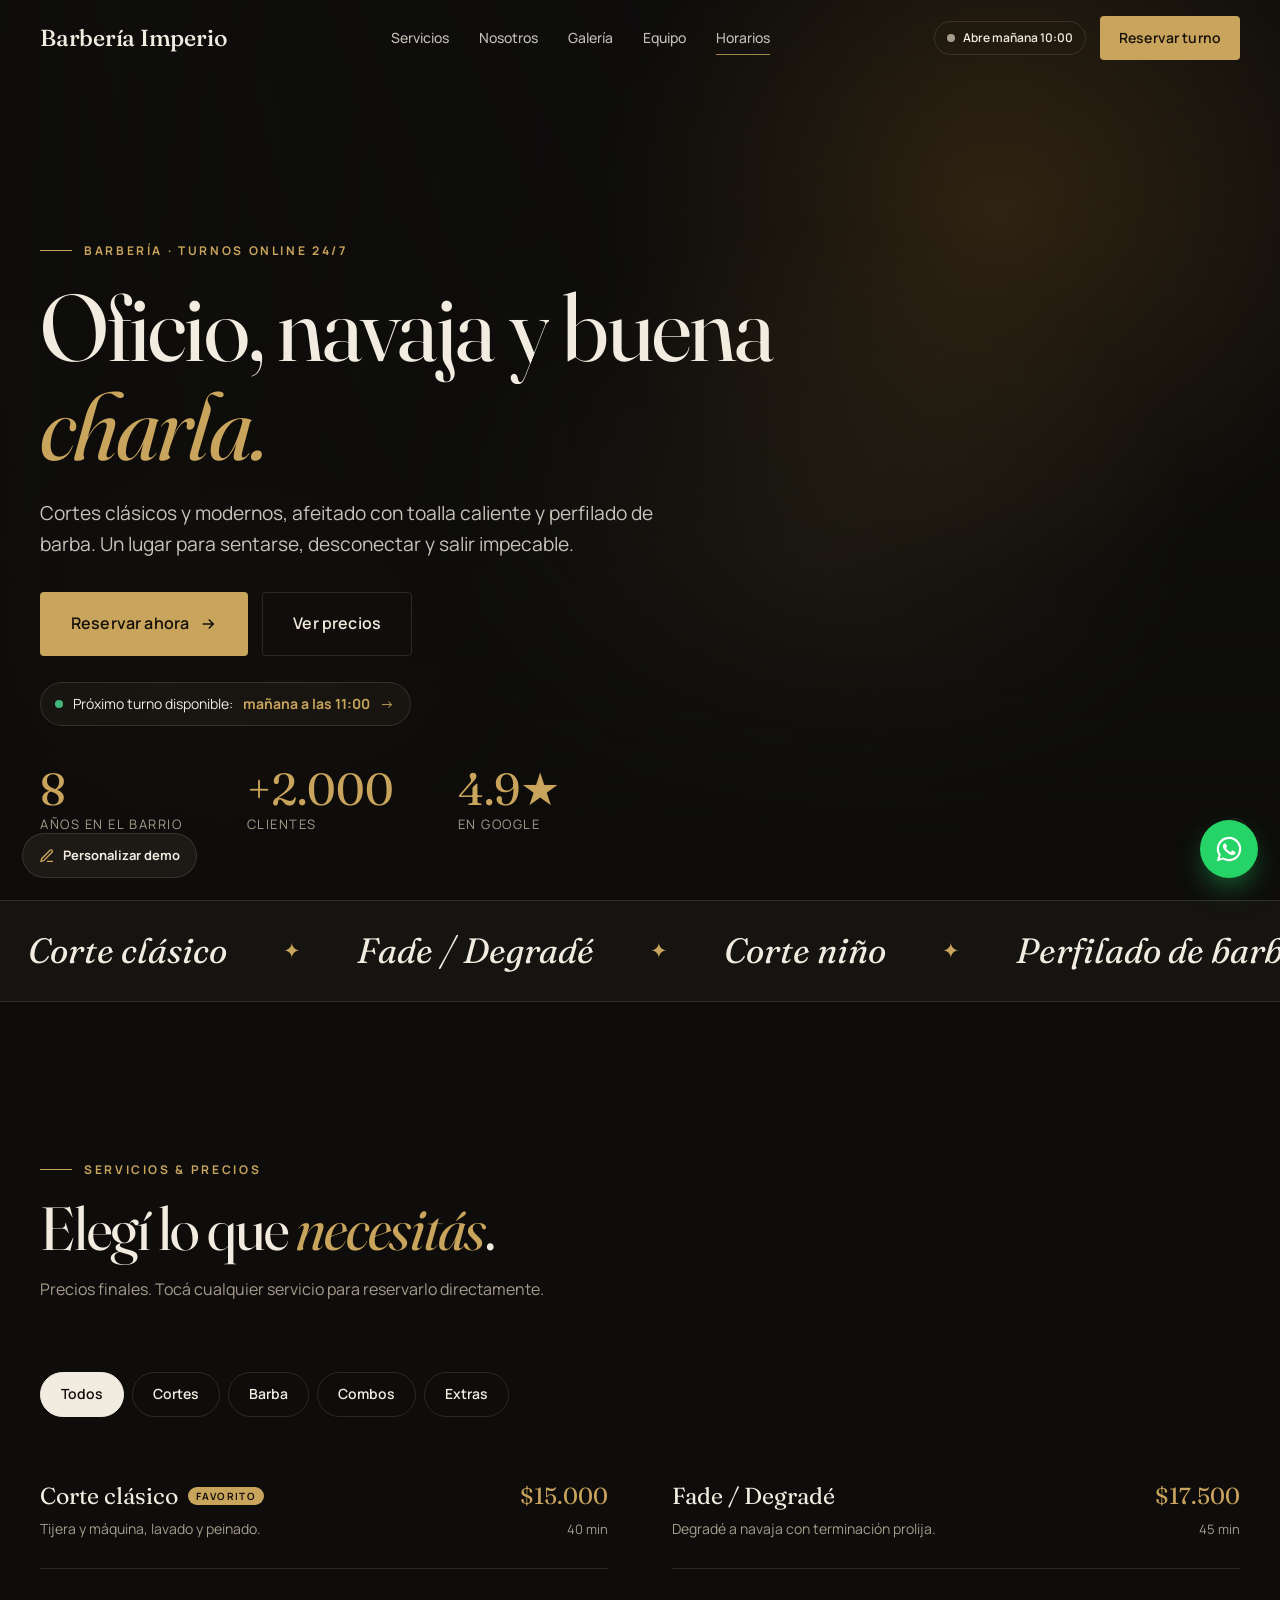
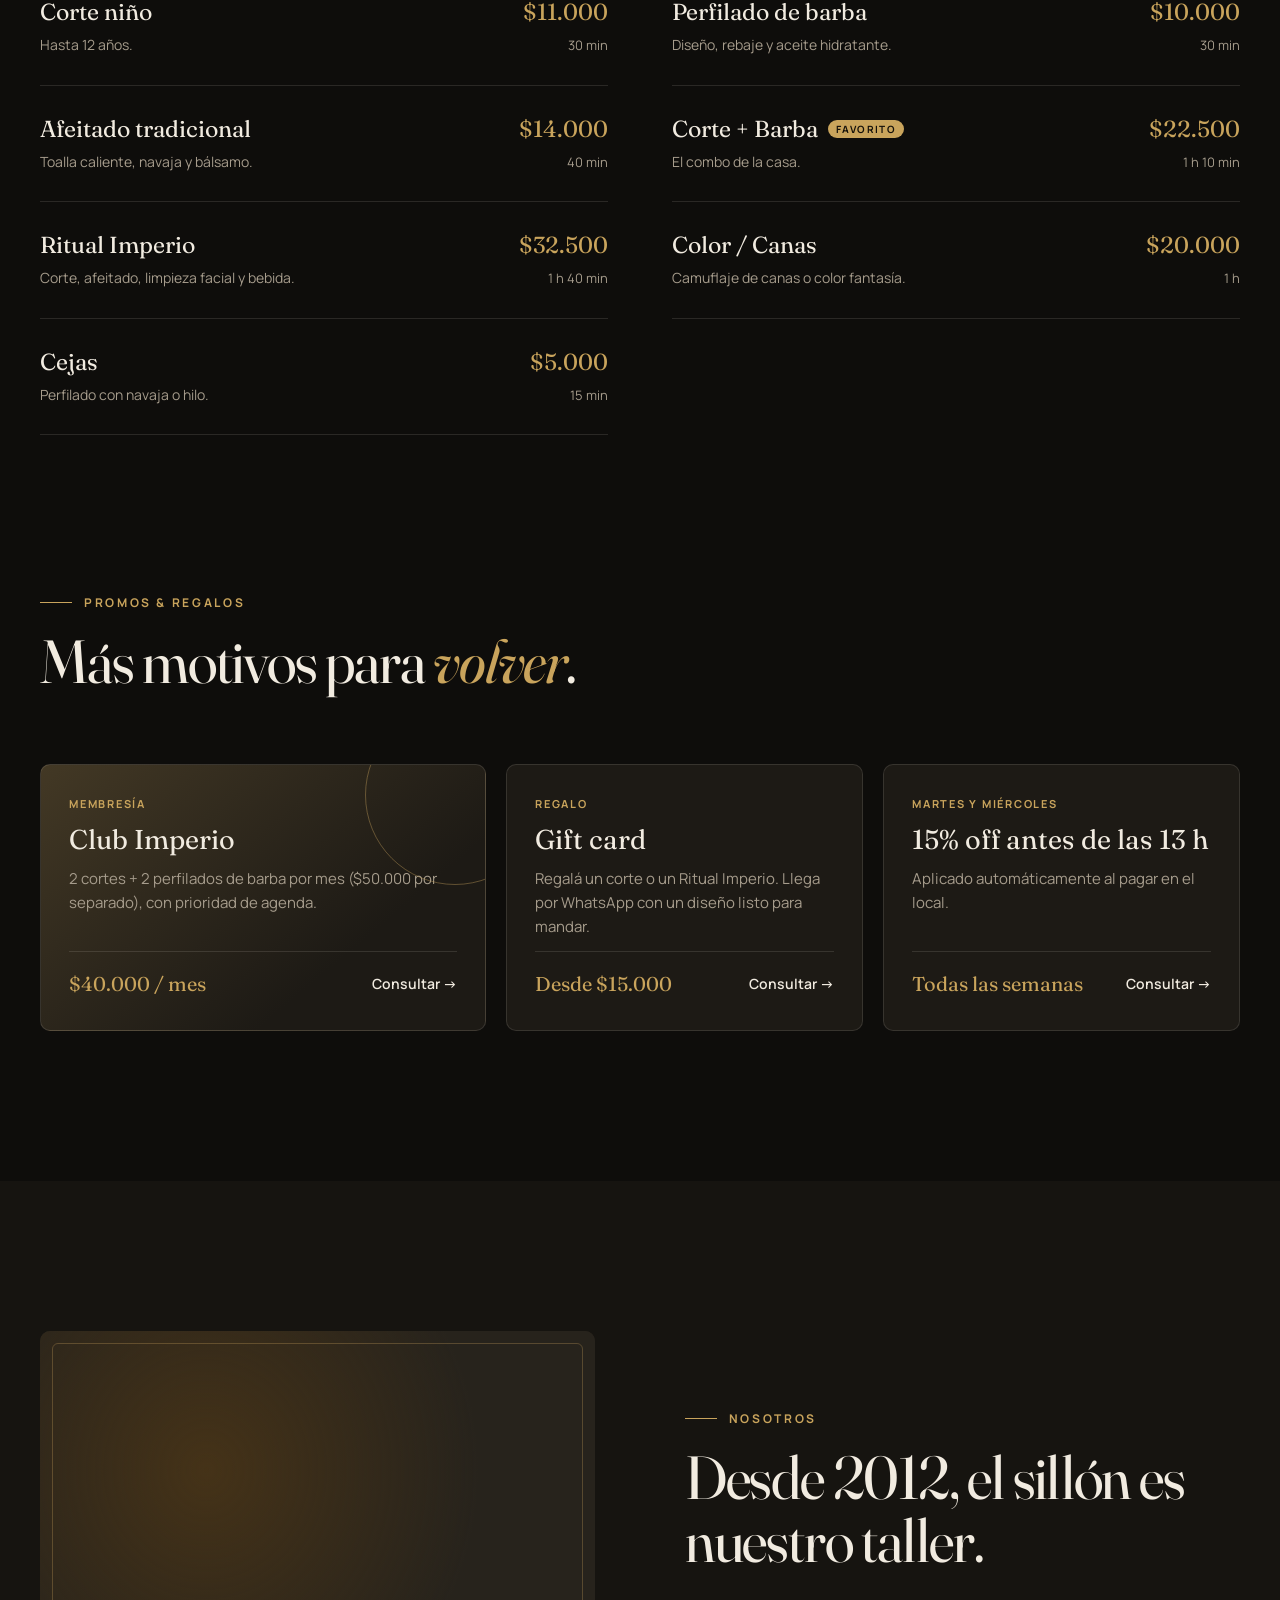
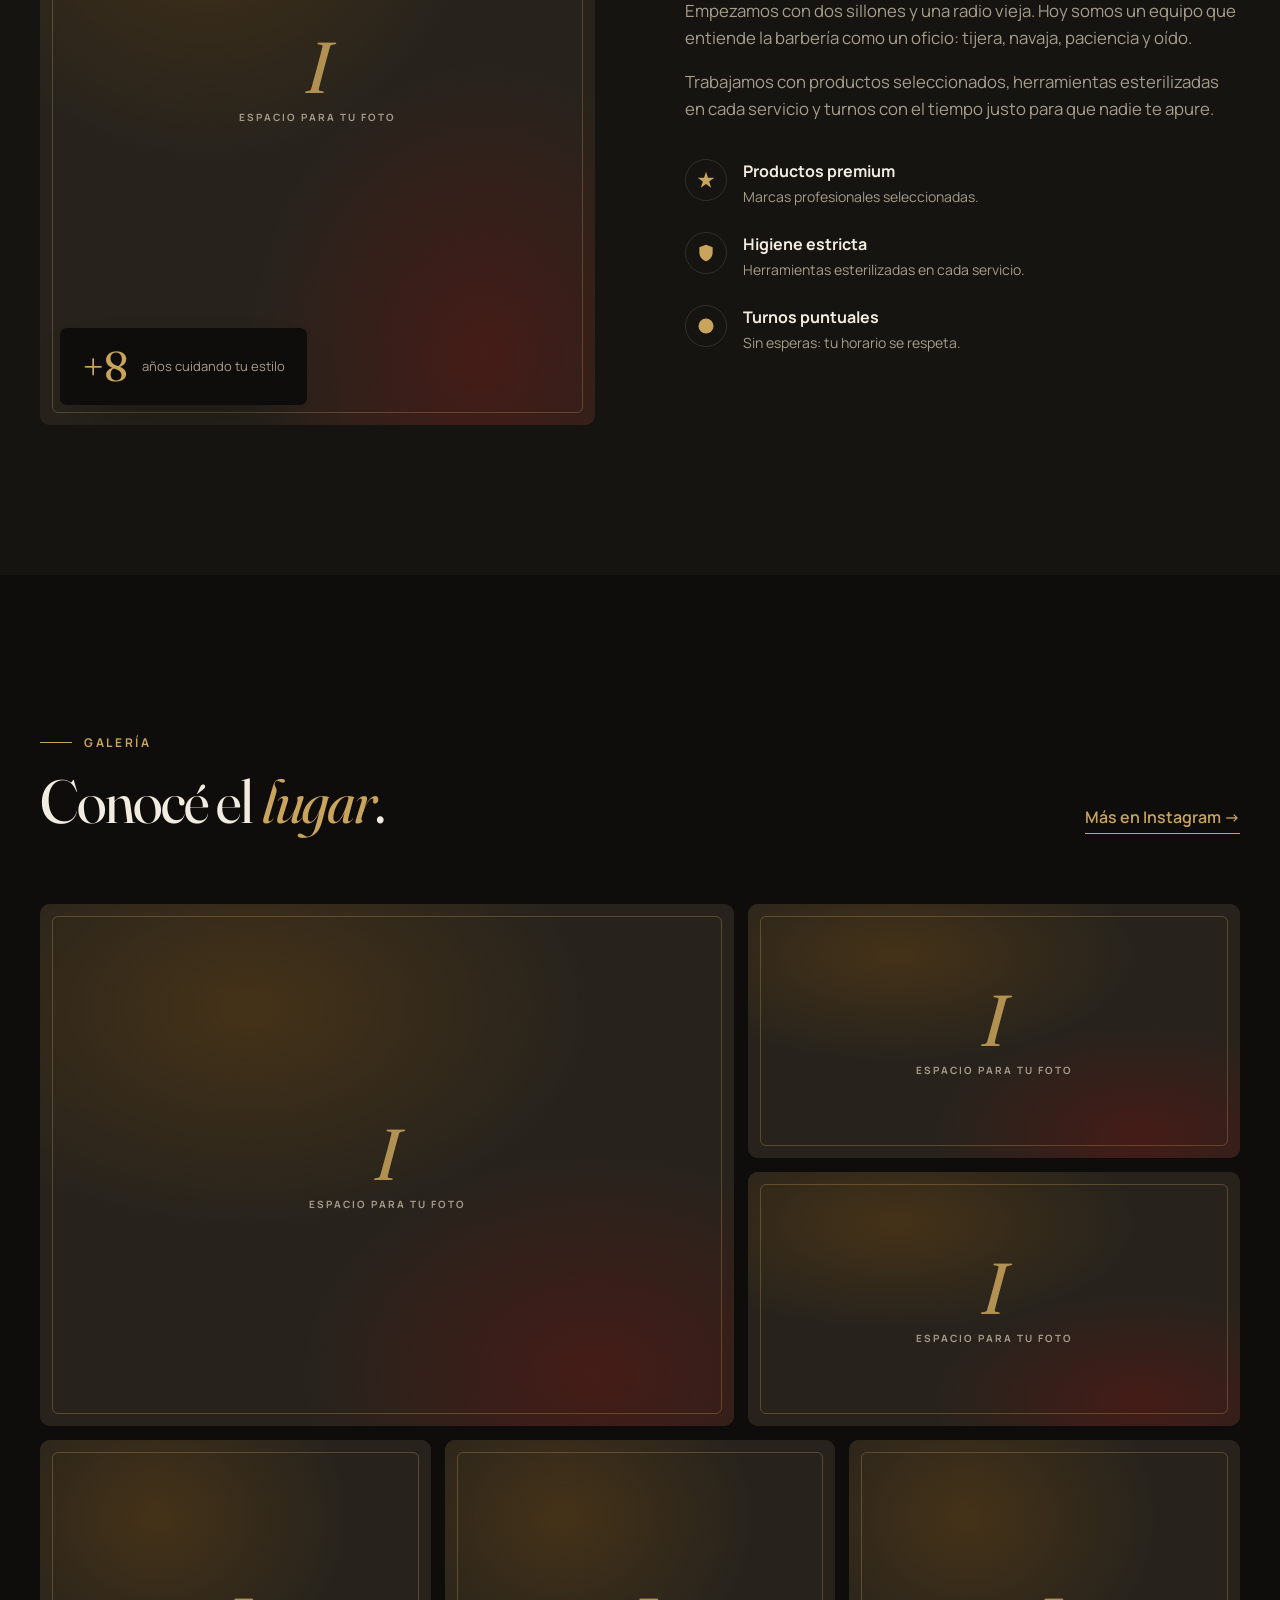
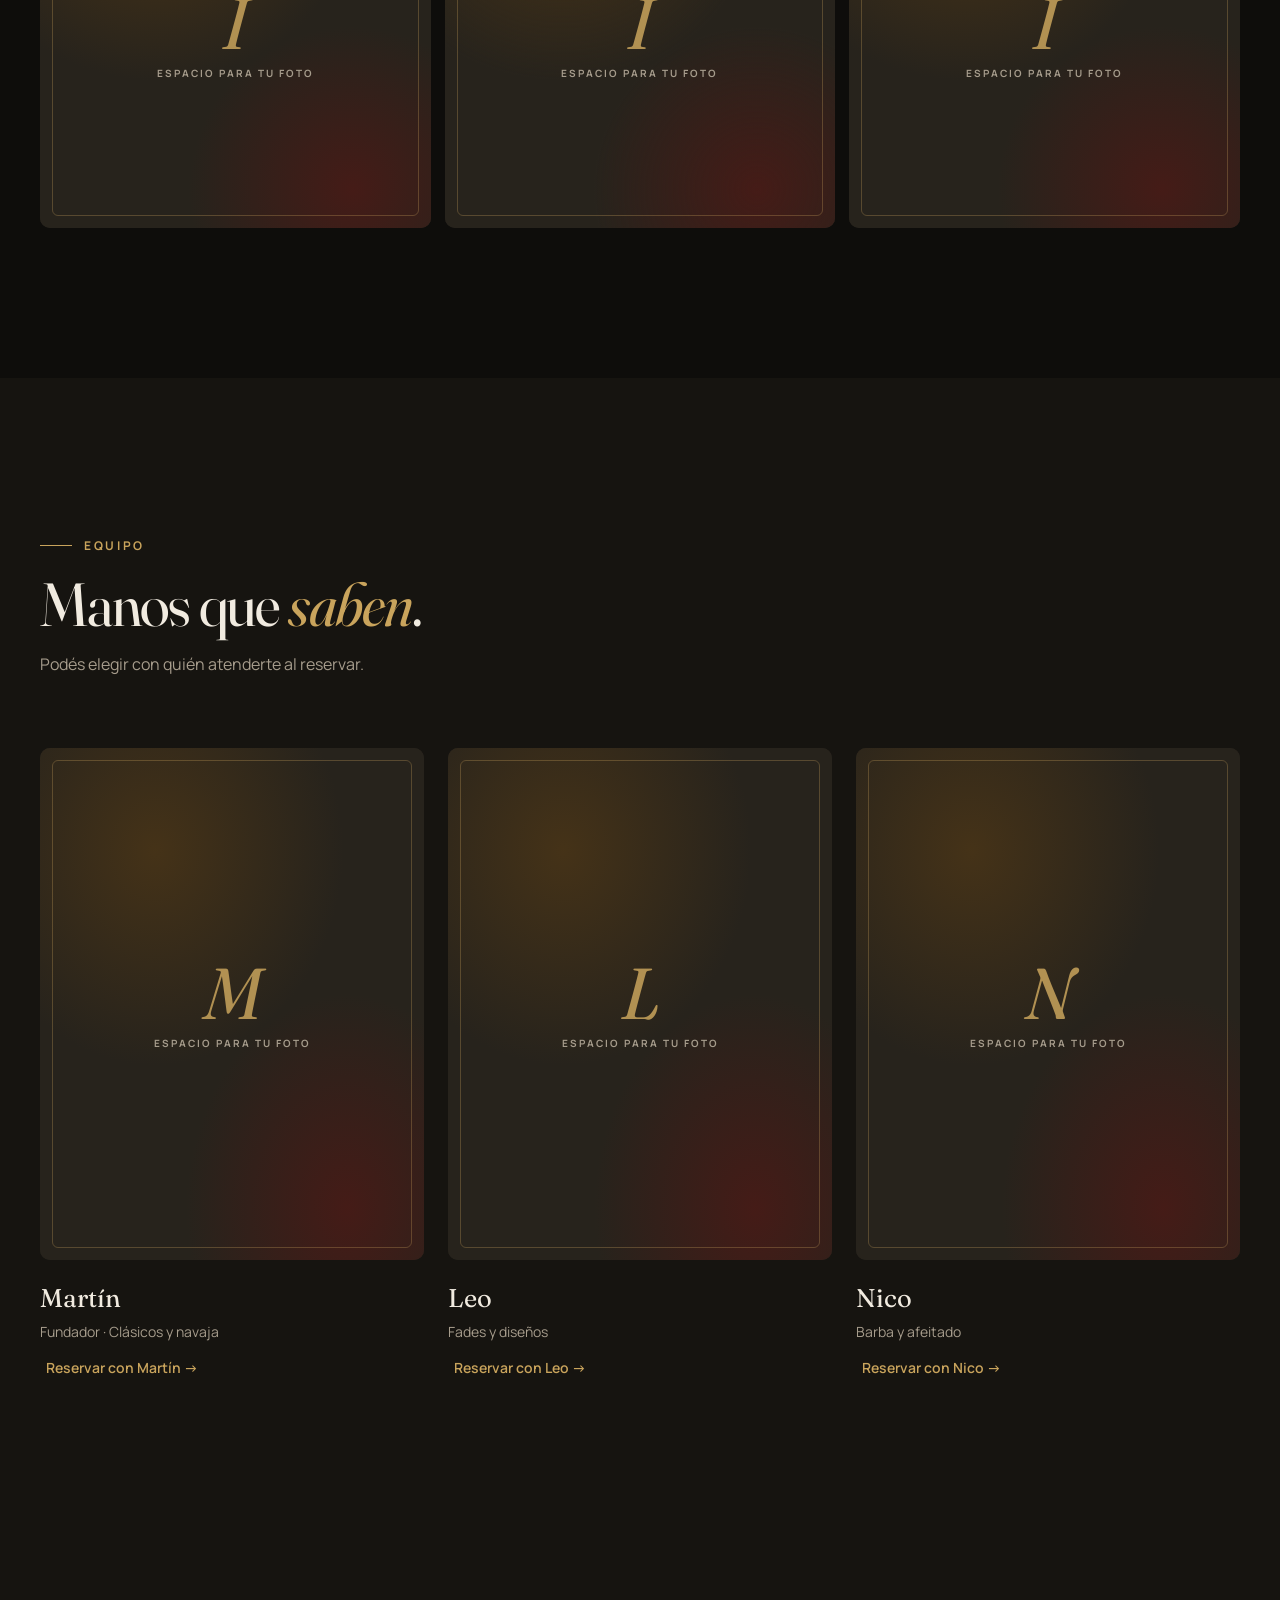
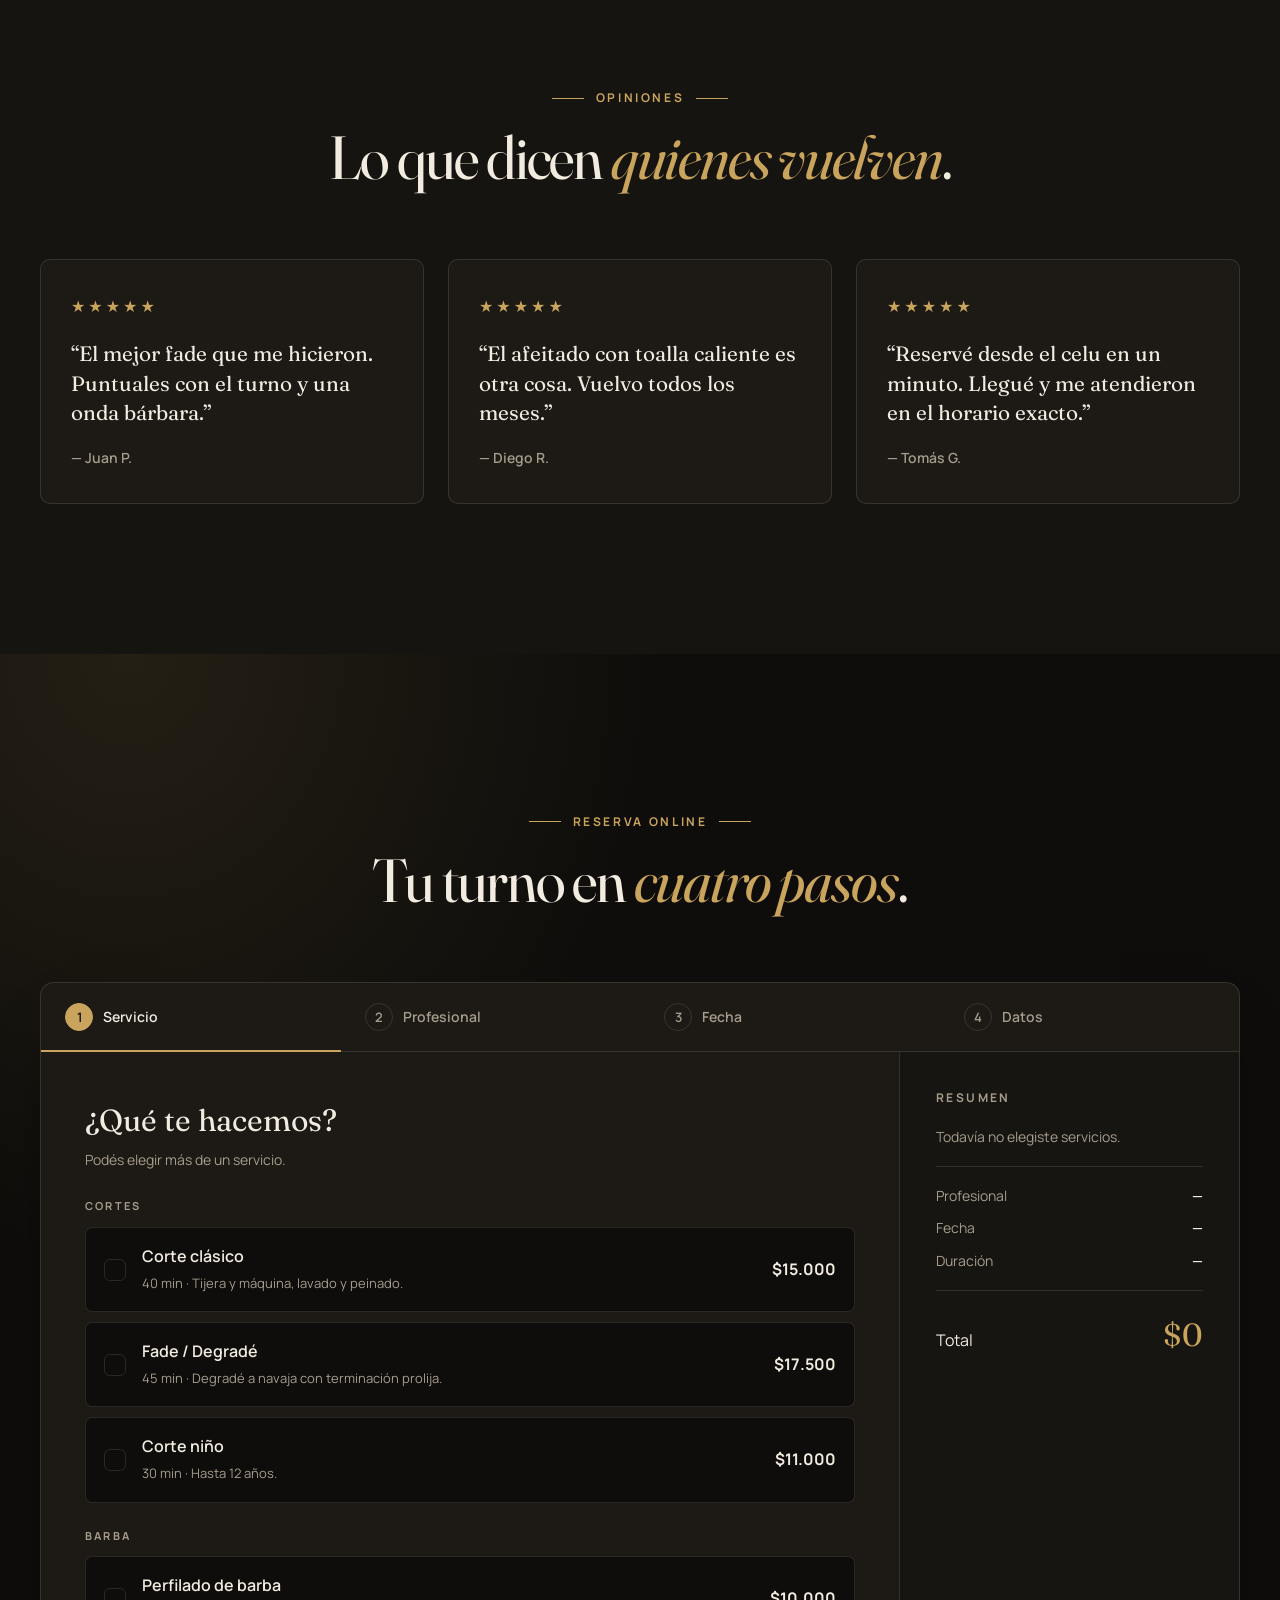
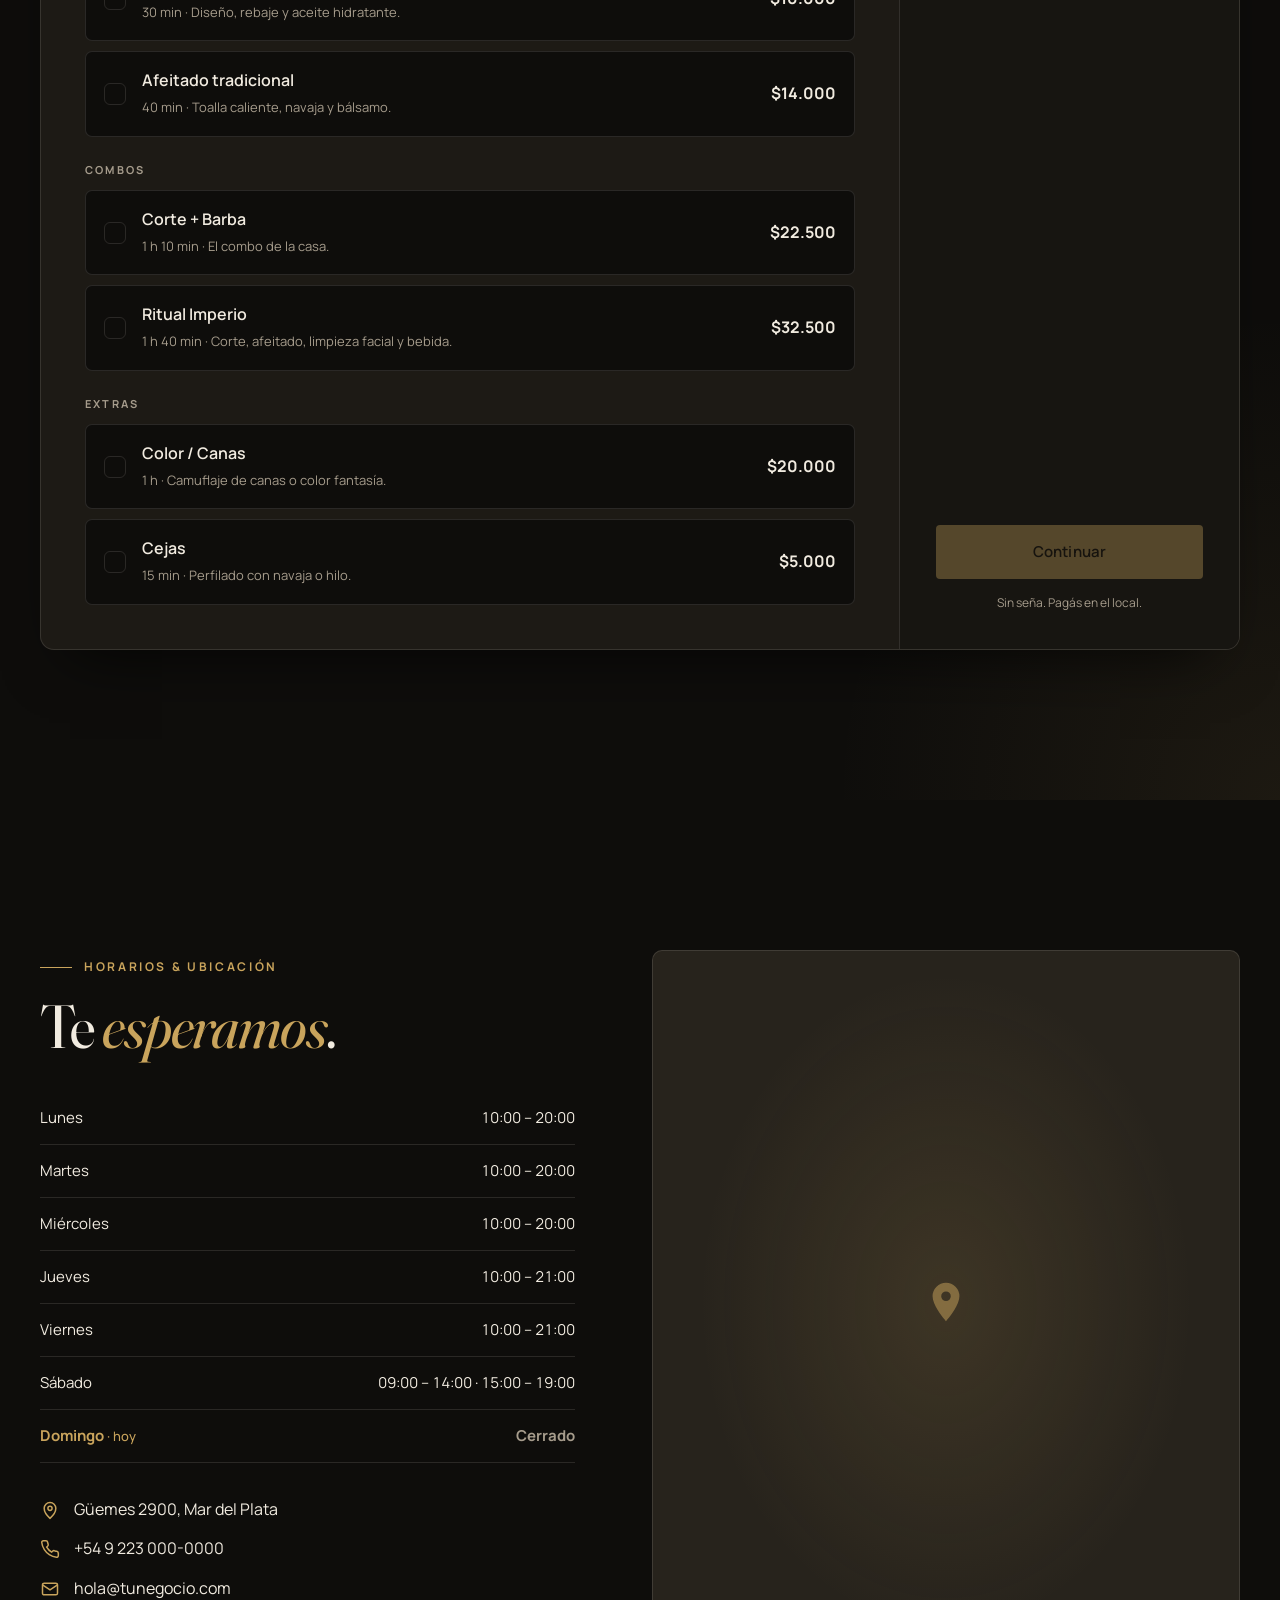
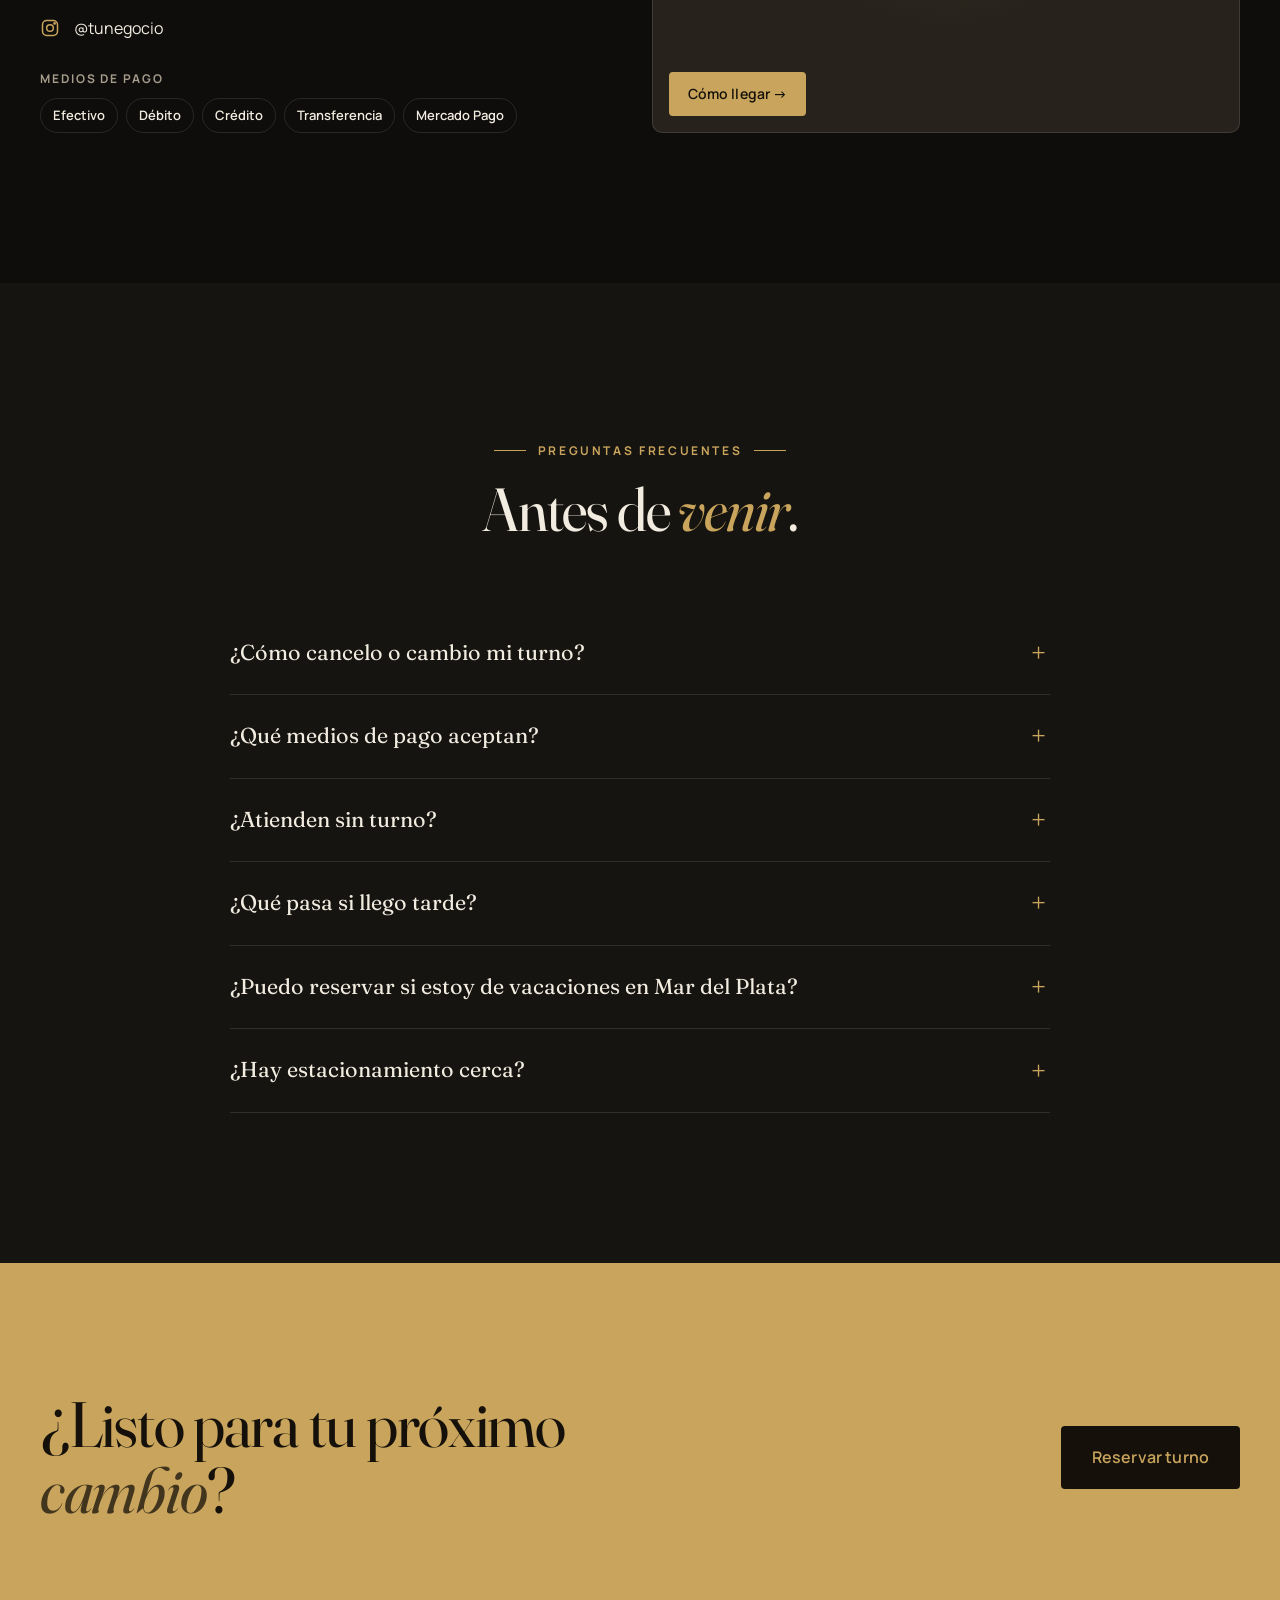
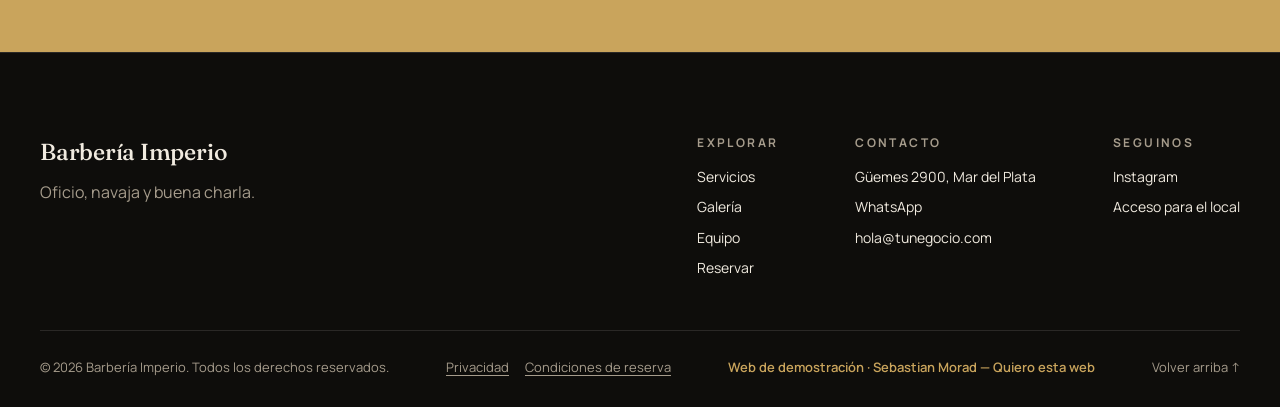
==== commit 4e2c3bbf: "Precios coherentes y oferta más vendible - Abono en pesos al dólar oficial (US$ 90 al lado), configu" ====
--- a/barberia/index.html
+++ b/barberia/index.html
@@ -28,13 +28,13 @@
   <link rel="icon" href="data:image/svg+xml,%3Csvg xmlns='http://www.w3.org/2000/svg' viewBox='0 0 64 64'%3E%3Crect width='64' height='64' rx='14' fill='%23c8a35b'/%3E%3Cpath d='M20 44 44 20M20 20l24 24' stroke='%230f0e0c' stroke-width='5' stroke-linecap='round'/%3E%3C/svg%3E">
   <link rel="preconnect" href="https://fonts.googleapis.com">
   <link rel="preconnect" href="https://fonts.gstatic.com" crossorigin>
-  <link rel="stylesheet" href="../css/styles.css?v=2026100601">
+  <link rel="stylesheet" href="../css/styles.css?v=2026100701">
   <!-- La configuración se carga primero para aplicar el tema antes de pintar -->
   <script>window.__MODO__ = "barberia"; window.__ROOT__ = "../";</script>
-  <script src="../js/config.js?v=2026100601"></script>
-  <script src="../js/store.js?v=2026100601"></script>
-  <script src="../js/theme.js?v=2026100601"></script>
-  <script src="../js/main.js?v=2026100601" defer></script>
+  <script src="../js/config.js?v=2026100701"></script>
+  <script src="../js/store.js?v=2026100701"></script>
+  <script src="../js/theme.js?v=2026100701"></script>
+  <script src="../js/main.js?v=2026100701" defer></script>
 </head>
 <body>
   <a class="skip" href="#reservar">Ir a reservar</a>
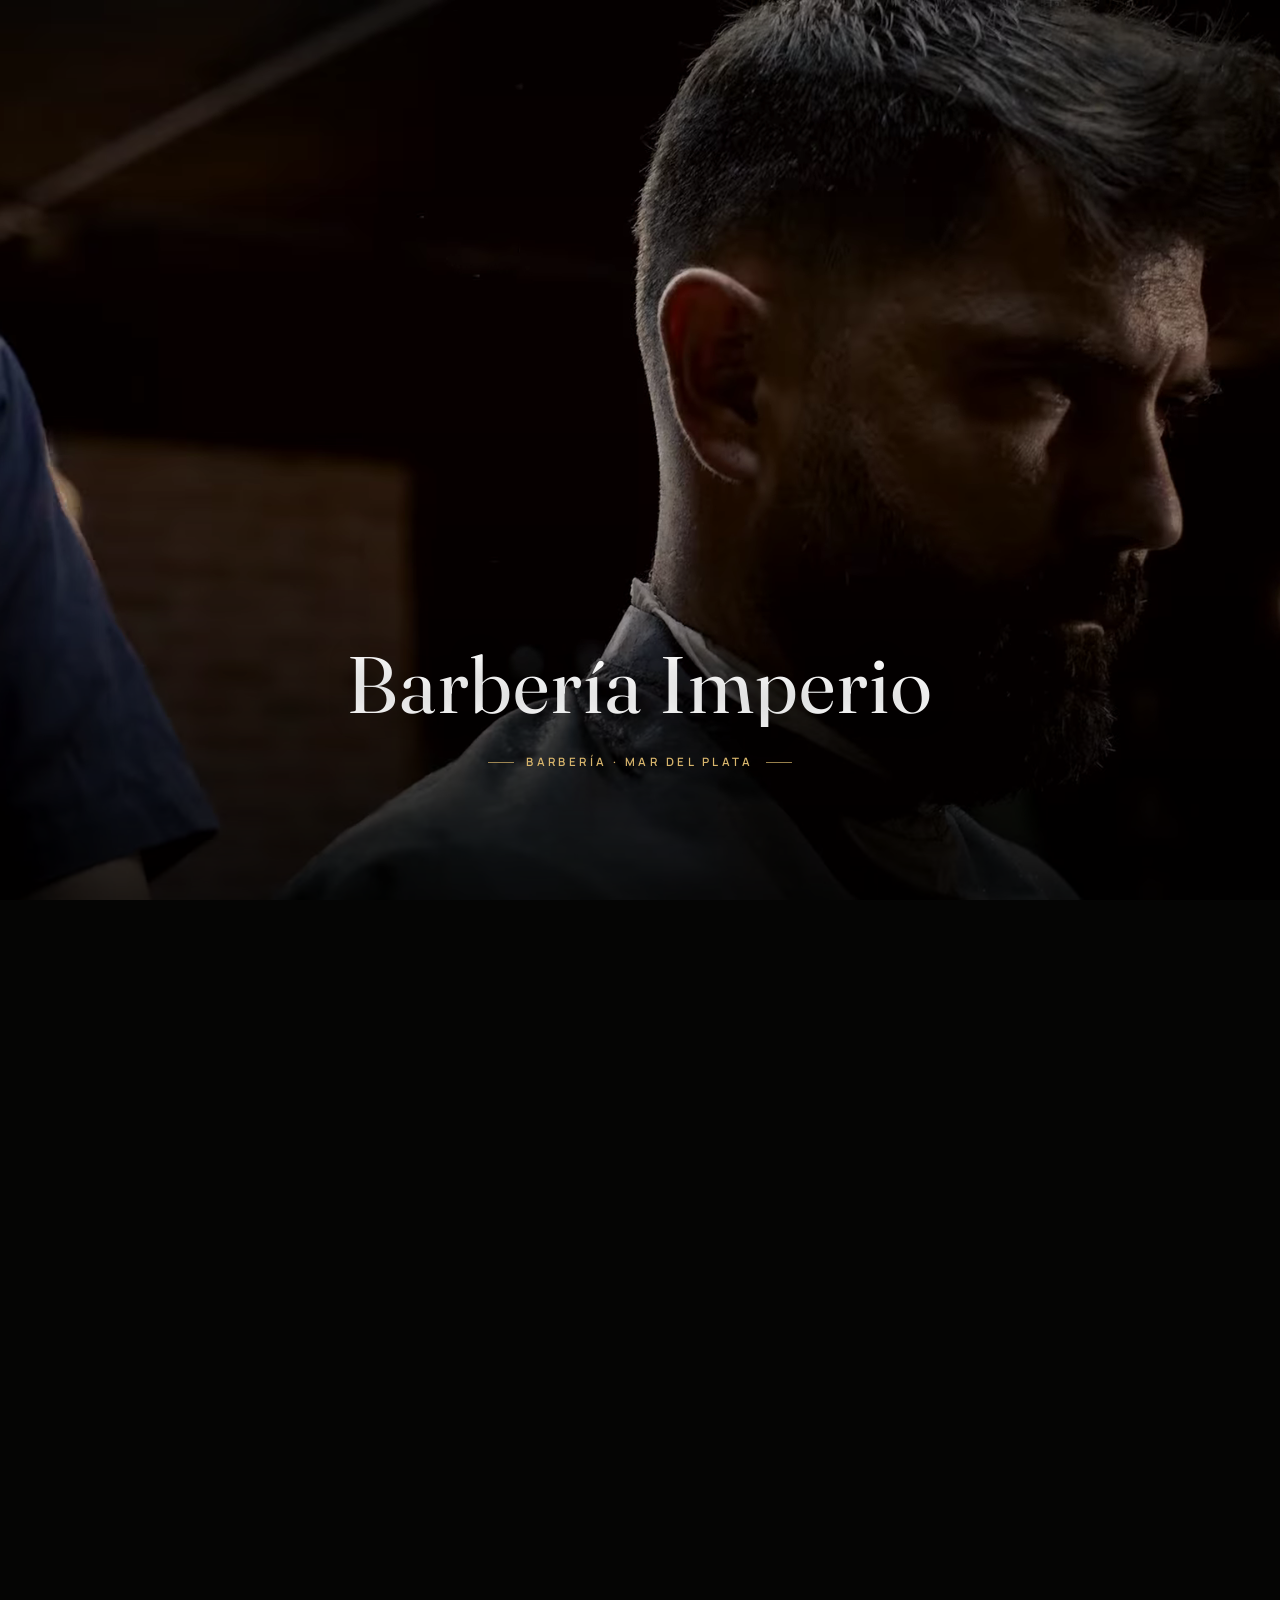
==== commit bd39371a: "Demos: entradas de cine, cierre al reservar y paso a Cloudflare Pages Trae a este repositorio lo que" ====
--- a/barberia/index.html
+++ b/barberia/index.html
@@ -6,15 +6,15 @@
   <!-- OG:START (generado por tools/rubros.py, no editar a mano) -->
   <title>Así se vería la web de tu barbería</title>
   <meta name="description" content="Demo en vivo: turnos online 24/7, seña, agenda del equipo y recordatorios por WhatsApp. Tocá y probá reservar un corte.">
-  <link rel="canonical" href="https://turnos-mdp.netlify.app/barberia/">
+  <link rel="canonical" href="https://paginas-profesionales.pages.dev/barberia/">
   <meta property="og:type" content="website">
   <meta property="og:locale" content="es_AR">
   <meta property="og:site_name" content="Sebastian Morad">
   <meta property="og:title" content="Así se vería la web de tu barbería">
   <meta property="og:description" content="Demo en vivo: turnos online 24/7, seña, agenda del equipo y recordatorios por WhatsApp. Tocá y probá reservar un corte.">
-  <meta property="og:url" content="https://turnos-mdp.netlify.app/barberia/">
-  <meta property="og:image" content="https://turnos-mdp.netlify.app/assets/og/barberia.jpg?v=4">
-  <meta property="og:image:secure_url" content="https://turnos-mdp.netlify.app/assets/og/barberia.jpg?v=4">
+  <meta property="og:url" content="https://paginas-profesionales.pages.dev/barberia/">
+  <meta property="og:image" content="https://paginas-profesionales.pages.dev/assets/og/barberia.jpg?v=4">
+  <meta property="og:image:secure_url" content="https://paginas-profesionales.pages.dev/assets/og/barberia.jpg?v=4">
   <meta property="og:image:type" content="image/jpeg">
   <meta property="og:image:width" content="1200">
   <meta property="og:image:height" content="630">
@@ -22,19 +22,21 @@
   <meta name="twitter:card" content="summary_large_image">
   <meta name="twitter:title" content="Así se vería la web de tu barbería">
   <meta name="twitter:description" content="Demo en vivo: turnos online 24/7, seña, agenda del equipo y recordatorios por WhatsApp. Tocá y probá reservar un corte.">
-  <meta name="twitter:image" content="https://turnos-mdp.netlify.app/assets/og/barberia.jpg?v=4">
+  <meta name="twitter:image" content="https://paginas-profesionales.pages.dev/assets/og/barberia.jpg?v=4">
   <!-- OG:END -->
   <meta name="theme-color" content="#0f0e0c">
   <link rel="icon" href="data:image/svg+xml,%3Csvg xmlns='http://www.w3.org/2000/svg' viewBox='0 0 64 64'%3E%3Crect width='64' height='64' rx='14' fill='%23c8a35b'/%3E%3Cpath d='M20 44 44 20M20 20l24 24' stroke='%230f0e0c' stroke-width='5' stroke-linecap='round'/%3E%3C/svg%3E">
   <link rel="preconnect" href="https://fonts.googleapis.com">
   <link rel="preconnect" href="https://fonts.gstatic.com" crossorigin>
-  <link rel="stylesheet" href="../css/styles.css?v=2026100701">
+  <!-- Entrada de cine: la página queda oculta desde el primer cuadro (theme.js pone la clase). -->
+  <style>html.intro-on,html.intro-on body{background:#050504!important;overflow:hidden}html.intro-on body>:not(.intro){visibility:hidden}</style>
+  <link rel="stylesheet" href="../css/styles.css?v=2026102905">
   <!-- La configuración se carga primero para aplicar el tema antes de pintar -->
   <script>window.__MODO__ = "barberia"; window.__ROOT__ = "../";</script>
-  <script src="../js/config.js?v=2026100701"></script>
-  <script src="../js/store.js?v=2026100701"></script>
-  <script src="../js/theme.js?v=2026100701"></script>
-  <script src="../js/main.js?v=2026100701" defer></script>
+  <script src="../js/config.js?v=2026102905"></script>
+  <script src="../js/store.js?v=2026102905"></script>
+  <script src="../js/theme.js?v=2026102905"></script>
+  <script src="../js/main.js?v=2026102905" defer></script>
 </head>
 <body>
   <a class="skip" href="#reservar">Ir a reservar</a>
@@ -116,7 +118,7 @@
     <!-- ============ NOSOTROS ============ -->
     <section class="section section--alt" id="nosotros">
       <div class="container about">
-        <figure class="about__media reveal"><img id="aboutImg" alt="" loading="lazy"><figcaption class="about__badge"><strong data-bind="anio">+10</strong><span>años cuidando tu estilo</span></figcaption></figure>
+        <figure class="about__media reveal"><img id="aboutImg" alt="" loading="lazy"><figcaption class="about__badge"><strong data-bind="anio">+10</strong><span data-bind="insignia">años cuidando tu estilo</span></figcaption></figure>
         <div class="about__text">
           <p class="eyebrow reveal"><span class="line"></span>Nosotros</p>
           <h2 class="section__title reveal" data-bind="nosotrosTitulo"></h2>
@@ -297,7 +299,7 @@
     <!-- ============ CTA FINAL ============ -->
     <section class="cta-band">
       <div class="container cta-band__inner reveal">
-        <h2>¿Listo para tu próximo <em>cambio</em>?</h2>
+        <h2 id="ctaTitle">¿Listo para tu próximo <em>cambio</em>?</h2>
         <a href="#reservar" class="btn btn--primary btn--lg">Reservar turno</a>
       </div>
     </section>
--- a/css/styles.css
+++ b/css/styles.css
@@ -646,12 +646,113 @@
   .footer { padding-bottom: 100px; }
 }
 @media (max-width: 480px) {
+  /* Portada compacta: título, botones y cifras entran en la primera pantalla */
+  .hero { padding-top: 92px; }
+  .hero__title { font-size: calc(clamp(2.3rem, 11vw, 3rem) * var(--ds)); margin-bottom: 12px; }
+  .hero__eyebrow { margin-bottom: 12px; font-size: 11px; }
+  .hero__lead { font-size: .98rem; line-height: 1.5; margin-bottom: 18px; }
+  .hero__cta { gap: 10px; }
+  .hero__cta .btn { --pad: 14px 16px; font-size: 15px; }
+  .next-slot { margin-top: 14px; padding: 8px 14px; font-size: 13px; }
+  .hero__stats { margin-top: 18px; gap: 18px; }
+  .hero__stats strong { font-size: 1.6rem; }
+  .hero__stats span { font-size: 11px; letter-spacing: .08em; }
   .next-slot__l { display: none; }
   .next-slot__s { display: inline; }
   .gallery__item:not(:nth-child(3n+1)) .img-fallback small { display: none; }
   .hero { padding-bottom: 60px; }
-  .hero__cta .btn { flex: 1 1 100%; }
+  .hero__cta .btn { flex: 1 1 0; }
   .slots__grid { grid-template-columns: repeat(3, 1fr); }
   .price { grid-template-columns: 1fr auto; }
   .price__name, .price__value { font-size: 1.25rem; }
 }
+
+/* ---------- Entrada de cine ----------
+   Filmación del rubro a pantalla completa (assets/intro/: vertical para el
+   celular, horizontal para la computadora). El nombre del local aparece sobre
+   la imagen como el título de una película, en texto real, con una entrada
+   propia de cada rubro. Después la tapa sube como un telón. Un toque la saltea. */
+.intro { --intro-bg: #050504; --intro-acc: #d8b56c; }
+[data-theme="salon"] .intro { --intro-acc: #e7b9bb; }
+[data-theme="spa"] .intro { --intro-acc: #d9c79c; }
+[data-theme="unas"] .intro { --intro-acc: #f0b6c3; }
+/* Mientras corre la entrada la página está oculta, no solo tapada: ningún
+   navegador llega a mostrarla antes de tiempo. */
+html.intro-on, html.intro-on body { overflow: hidden; background: var(--intro-bg) !important; }
+html.intro-on body > :not(.intro) { visibility: hidden; }
+html.intro-on { --intro-bg: #050504; }
+/* La portada espera detrás del telón y arranca cuando se levanta. */
+html.intro-on .hero *, html.intro-on .hero *::before { animation-play-state: paused !important; }
+
+.intro { position: fixed; inset: 0; z-index: 9999; overflow: hidden; background: var(--intro-bg); color: #fff; cursor: pointer;
+  -webkit-tap-highlight-color: transparent; clip-path: inset(0 0 0 0); }
+.intro:not(.is-go) * { animation-play-state: paused !important; }
+.intro.is-out { clip-path: inset(0 0 100% 0); transition: clip-path 1s cubic-bezier(.76,0,.24,1); }
+.intro__film, .intro__film video, .intro__film img { position: absolute; inset: 0; width: 100%; height: 100%; object-fit: cover; }
+.intro__film { transition: transform 1s cubic-bezier(.76,0,.24,1); }
+.intro.is-out .intro__film { transform: translateY(-12vh) scale(1.04); }
+/* Sombra de cine abajo para que el título se lea sobre cualquier toma. */
+.intro__shade { position: absolute; inset: 0; pointer-events: none;
+  background: linear-gradient(180deg, rgba(0,0,0,.28) 0%, transparent 22%, transparent 48%, rgba(0,0,0,.72) 100%); }
+
+.intro__title { position: absolute; left: 0; right: 0; bottom: max(13vh, calc(env(safe-area-inset-bottom) + 72px)); padding: 0 7vw;
+  display: flex; flex-direction: column; align-items: center; gap: clamp(10px, 1.6vh, 16px); text-align: center; }
+.intro__name { margin: 0; font-family: var(--font-display); font-weight: var(--display-weight, 400); line-height: 1.05;
+  font-size: clamp(34px, 9.6vw, 80px); letter-spacing: .02em; color: #fff; text-wrap: balance;
+  text-shadow: 0 2px 24px rgba(0,0,0,.35); -webkit-font-smoothing: antialiased; text-rendering: geometricPrecision; opacity: 0; }
+.intro__line { display: flex; align-items: center; gap: 12px; white-space: nowrap; font-family: var(--font-body); font-size: clamp(8.5px, 2.2vw, 11.5px);
+  font-weight: 600; letter-spacing: .3em; text-transform: uppercase; color: var(--intro-acc); opacity: 0;
+  animation: introFade 1.1s ease 2.05s forwards; }
+.intro__line::before, .intro__line::after { content: ""; width: 26px; height: 1px; background: currentColor; opacity: .7; }
+@keyframes introFade { to { opacity: 1; } }
+
+/* Cada rubro entra a su manera. */
+/* Barbería: el nombre se enciende y lo cruza un brillo de metal pulido. */
+[data-theme="barberia"] .intro__name { background: linear-gradient(100deg, #fff 0 38%, var(--intro-acc) 46%, #fff8e6 50%, var(--intro-acc) 54%, #fff 62%) no-repeat;
+  background-size: 300% 100%; background-position: 100% 0; -webkit-background-clip: text; background-clip: text; color: transparent;
+  animation: introOn 1.2s ease 1.15s forwards, introMetal 1.6s cubic-bezier(.4,0,.2,1) 1.5s forwards; }
+@keyframes introMetal { to { background-position: 0 0; } }
+/* Salón: aparece de izquierda a derecha, como un paño de seda que se corre. */
+[data-theme="salon"] .intro__name { font-style: italic; -webkit-mask: linear-gradient(90deg, #000 40%, transparent 60%) 100% 0 / 260% 100% no-repeat;
+  mask: linear-gradient(90deg, #000 40%, transparent 60%) 100% 0 / 260% 100% no-repeat; opacity: 1;
+  animation: introSilk 1.8s cubic-bezier(.45,0,.2,1) 1.1s forwards; }
+@keyframes introSilk { from { -webkit-mask-position: 100% 0; mask-position: 100% 0; letter-spacing: .08em; } to { -webkit-mask-position: 0 0; mask-position: 0 0; letter-spacing: .02em; } }
+/* Spa: se forma desde una bruma, despacio. */
+[data-theme="spa"] .intro__name { animation: introMist 2.2s cubic-bezier(.2,.6,.2,1) 1.05s forwards; }
+@keyframes introMist { from { opacity: 0; filter: blur(18px); transform: scale(1.06); letter-spacing: .12em; } to { opacity: 1; filter: blur(0); transform: none; letter-spacing: .02em; } }
+/* Uñas: un trazo de esmalte que se pinta y queda con brillo. */
+[data-theme="unas"] .intro__name { background: linear-gradient(100deg, #fff 0 40%, #fff 46%, #ffe3ea 49%, #fff 52%, #fff 100%) no-repeat;
+  background-size: 300% 100%; background-position: 100% 0; -webkit-background-clip: text; background-clip: text; color: transparent;
+  -webkit-mask: linear-gradient(90deg, #000 45%, transparent 55%) 100% 0 / 240% 100% no-repeat; mask: linear-gradient(90deg, #000 45%, transparent 55%) 100% 0 / 240% 100% no-repeat;
+  opacity: 1; animation: introPaint 1.3s cubic-bezier(.6,0,.3,1) 1.15s forwards, introMetal 1.1s ease 2.3s forwards; }
+@keyframes introPaint { from { -webkit-mask-position: 100% 0; mask-position: 100% 0; } to { -webkit-mask-position: 0 0; mask-position: 0 0; } }
+@keyframes introOn { from { opacity: 0; letter-spacing: .1em; } to { opacity: 1; letter-spacing: .02em; } }
+/* Turno confirmado: el mismo lenguaje de la entrada, más breve. La última
+   imagen de la filmación, desenfocada, y el título con la entrada del rubro. */
+.intro--done { animation: introFade .45s ease both; opacity: 0; }
+.intro--done .intro__film img { filter: blur(18px) brightness(.72); transform: scale(1.12); }
+.intro--done .intro__shade { background: radial-gradient(70% 60% at 50% 60%, rgba(0,0,0,.15), rgba(0,0,0,.55)); }
+.intro--done .intro__title { top: 50%; bottom: auto; transform: translateY(-50%); }
+.intro--done .intro__kicker { margin: 0; font-family: var(--font-body); font-size: clamp(9.5px, 2.4vw, 11.5px); font-weight: 600; letter-spacing: .34em;
+  text-transform: uppercase; color: var(--intro-acc); opacity: 0; animation: introFade .7s ease .15s forwards; }
+.intro--done .intro__line { animation-delay: .9s; letter-spacing: .22em; }
+[data-theme="barberia"] .intro--done .intro__name { animation-delay: .3s, .6s; }
+[data-theme="salon"] .intro--done .intro__name { animation-delay: .25s; animation-duration: 1.3s; }
+[data-theme="spa"] .intro--done .intro__name { animation-delay: .2s; animation-duration: 1.4s; }
+[data-theme="unas"] .intro--done .intro__name { animation-delay: .3s, 1.25s; }
+.intro--done.is-out { clip-path: inset(0 0 100% 0); }
+
+/* Si el sistema pide menos movimiento: la misma entrada, solo con fundidos. */
+@media (prefers-reduced-motion: reduce) {
+  .intro__name { animation: none !important; filter: none !important; transform: none !important; -webkit-mask: none !important; mask: none !important;
+    opacity: 0 !important; transition: opacity 1.4s ease 1.1s; }
+  .intro.is-go .intro__name { opacity: 1 !important; }
+  .intro--done .intro__name { transition-delay: .3s; }
+  .intro.is-out { clip-path: none; opacity: 0; transition: opacity .8s ease; }
+  .intro.is-out .intro__film { transform: none; }
+}
+
+/* Zona táctil cómoda (44 px) en los links chicos, sin cambiar cómo se ven. */
+.promo__foot a, .member button, .contact a, .footer__cols a, .footer__legal a, .link-arrow { position: relative; }
+.promo__foot a::after, .member button::after, .contact a::after, .footer__cols a::after, .footer__legal a::after, .link-arrow::after {
+  content: ""; position: absolute; inset: -10px -6px; }
